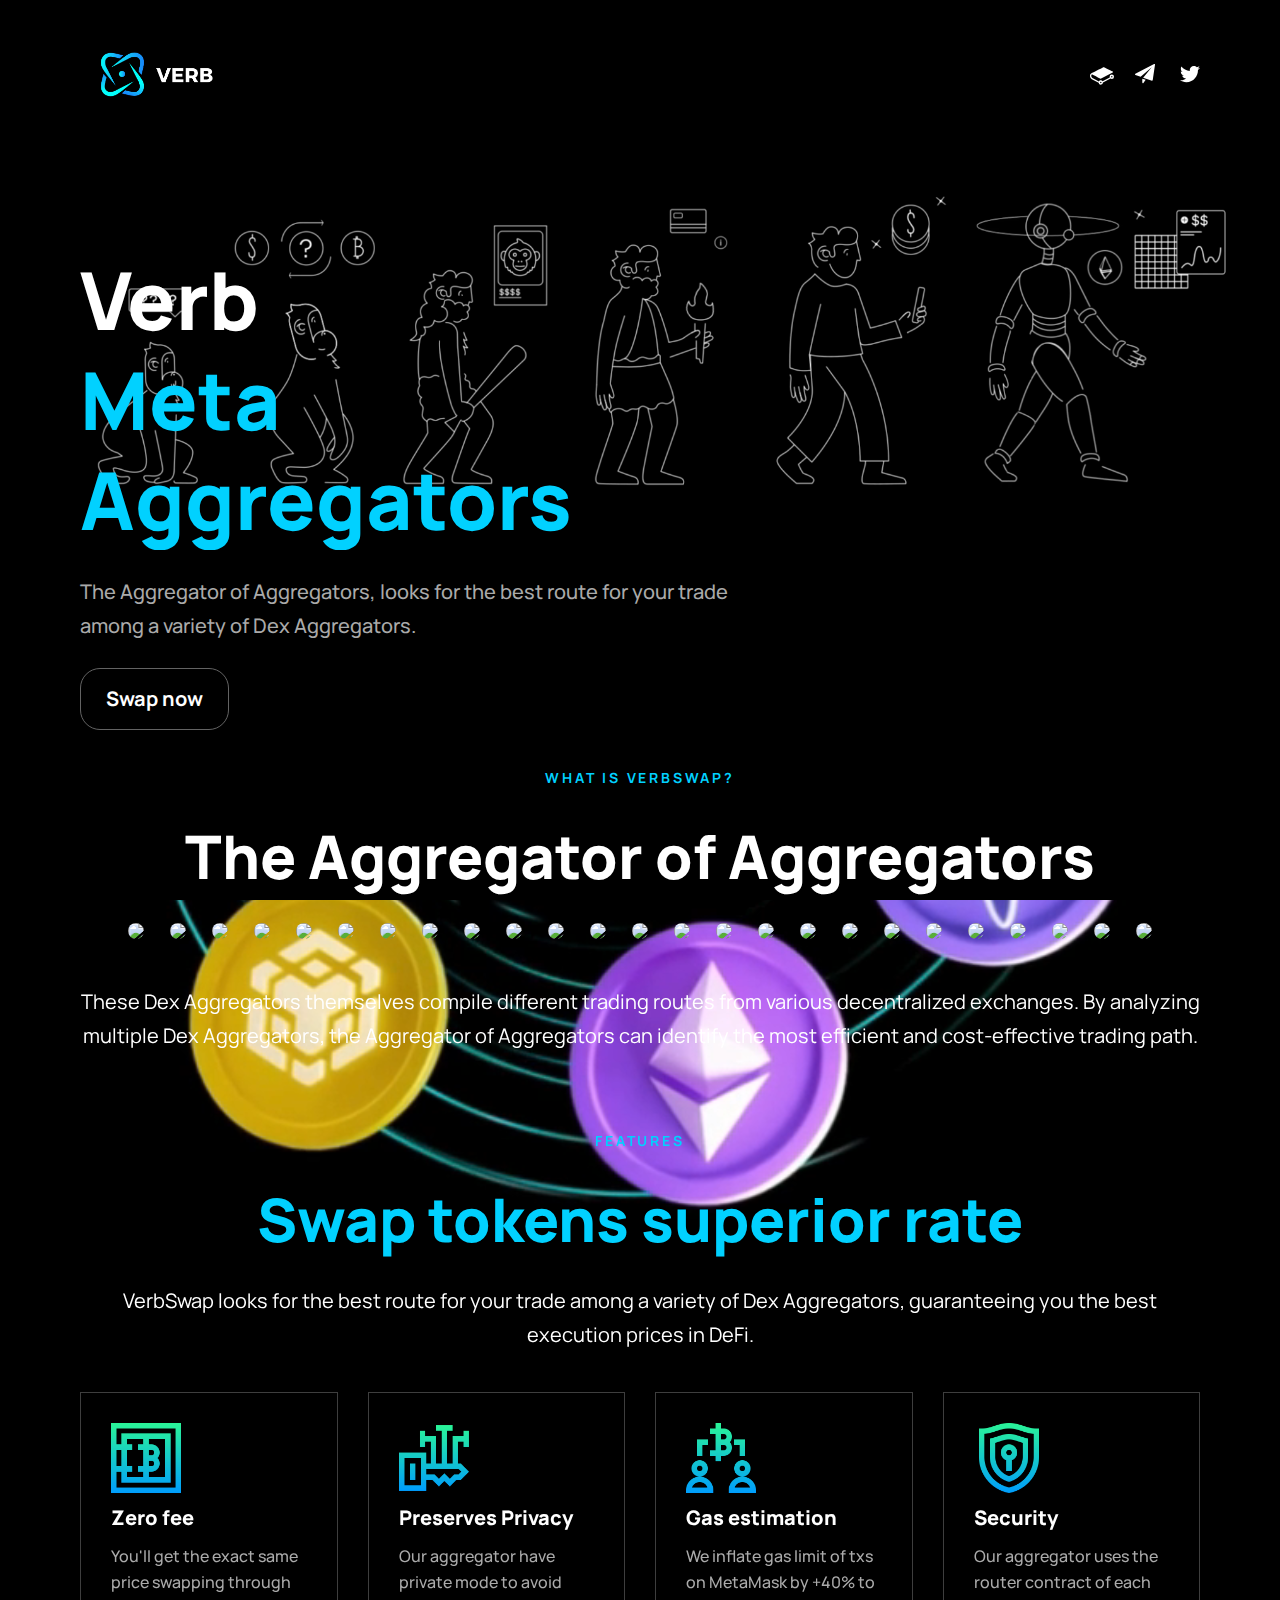
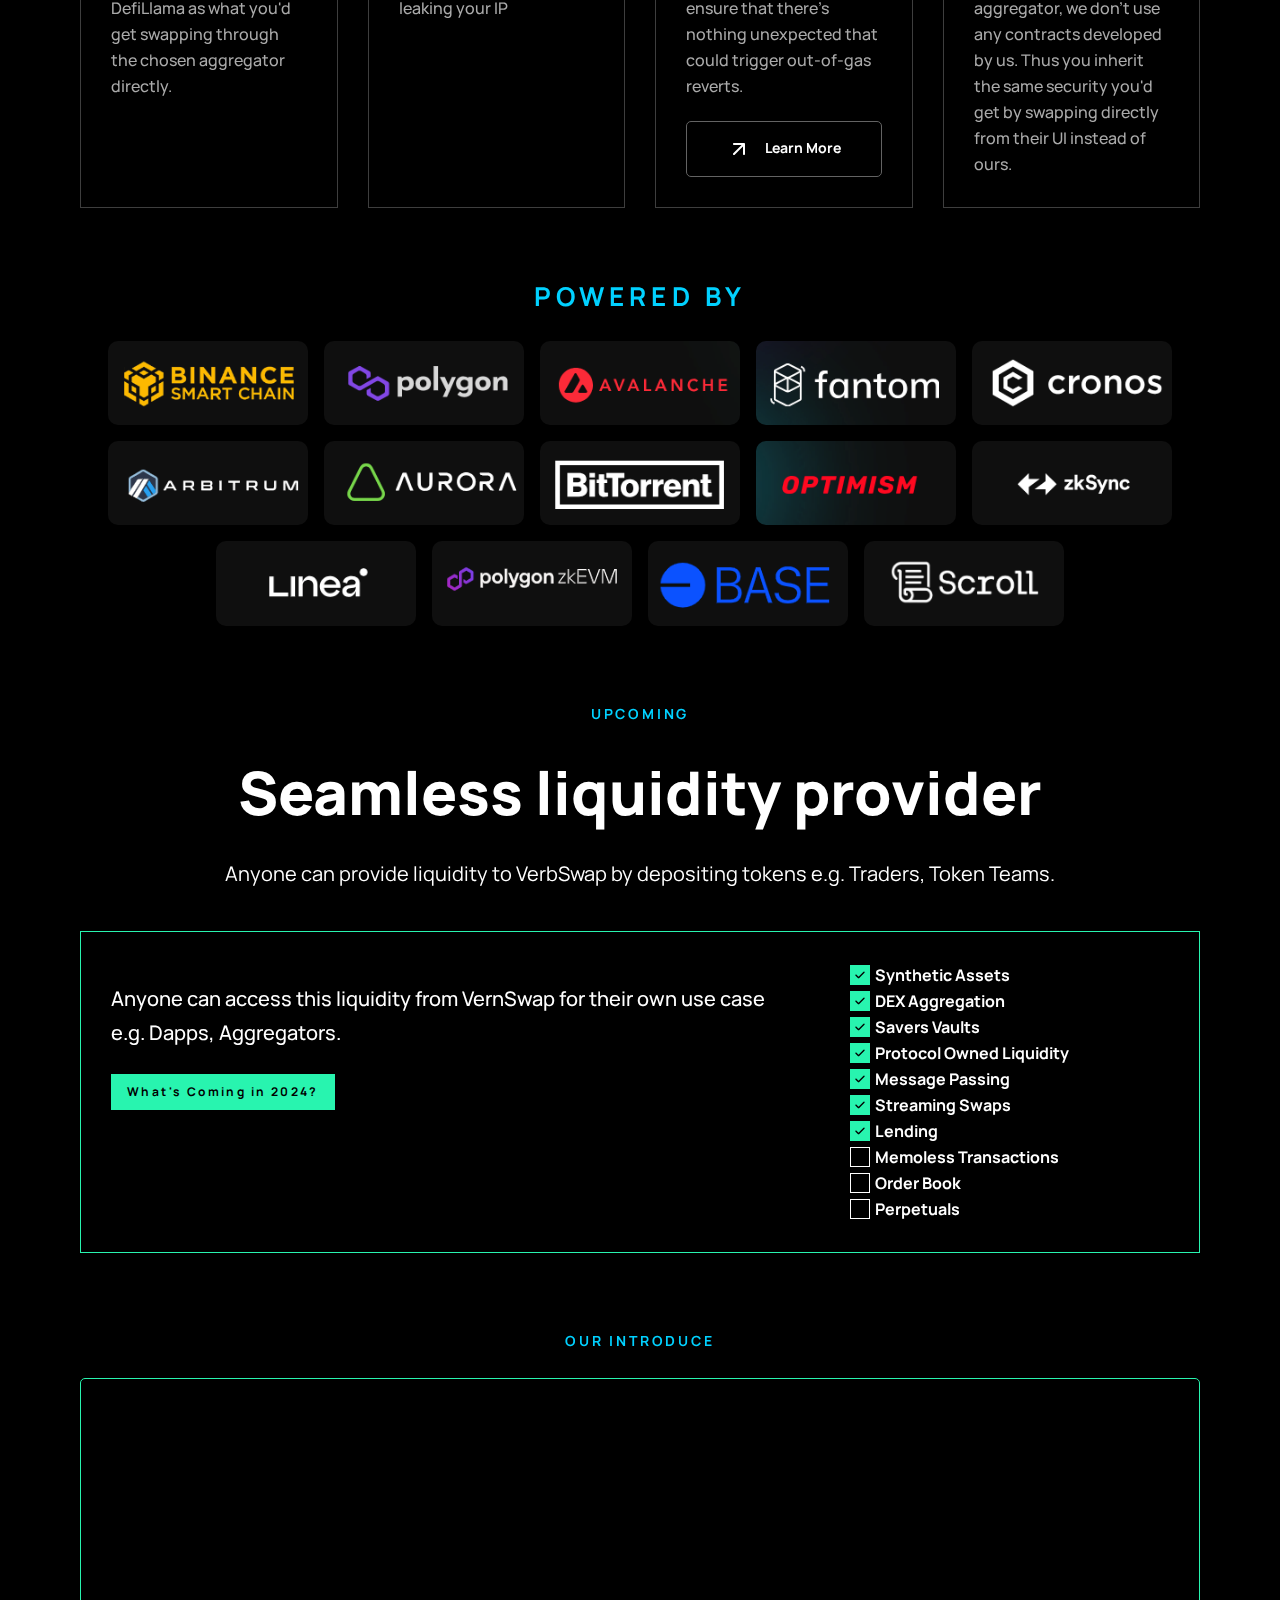
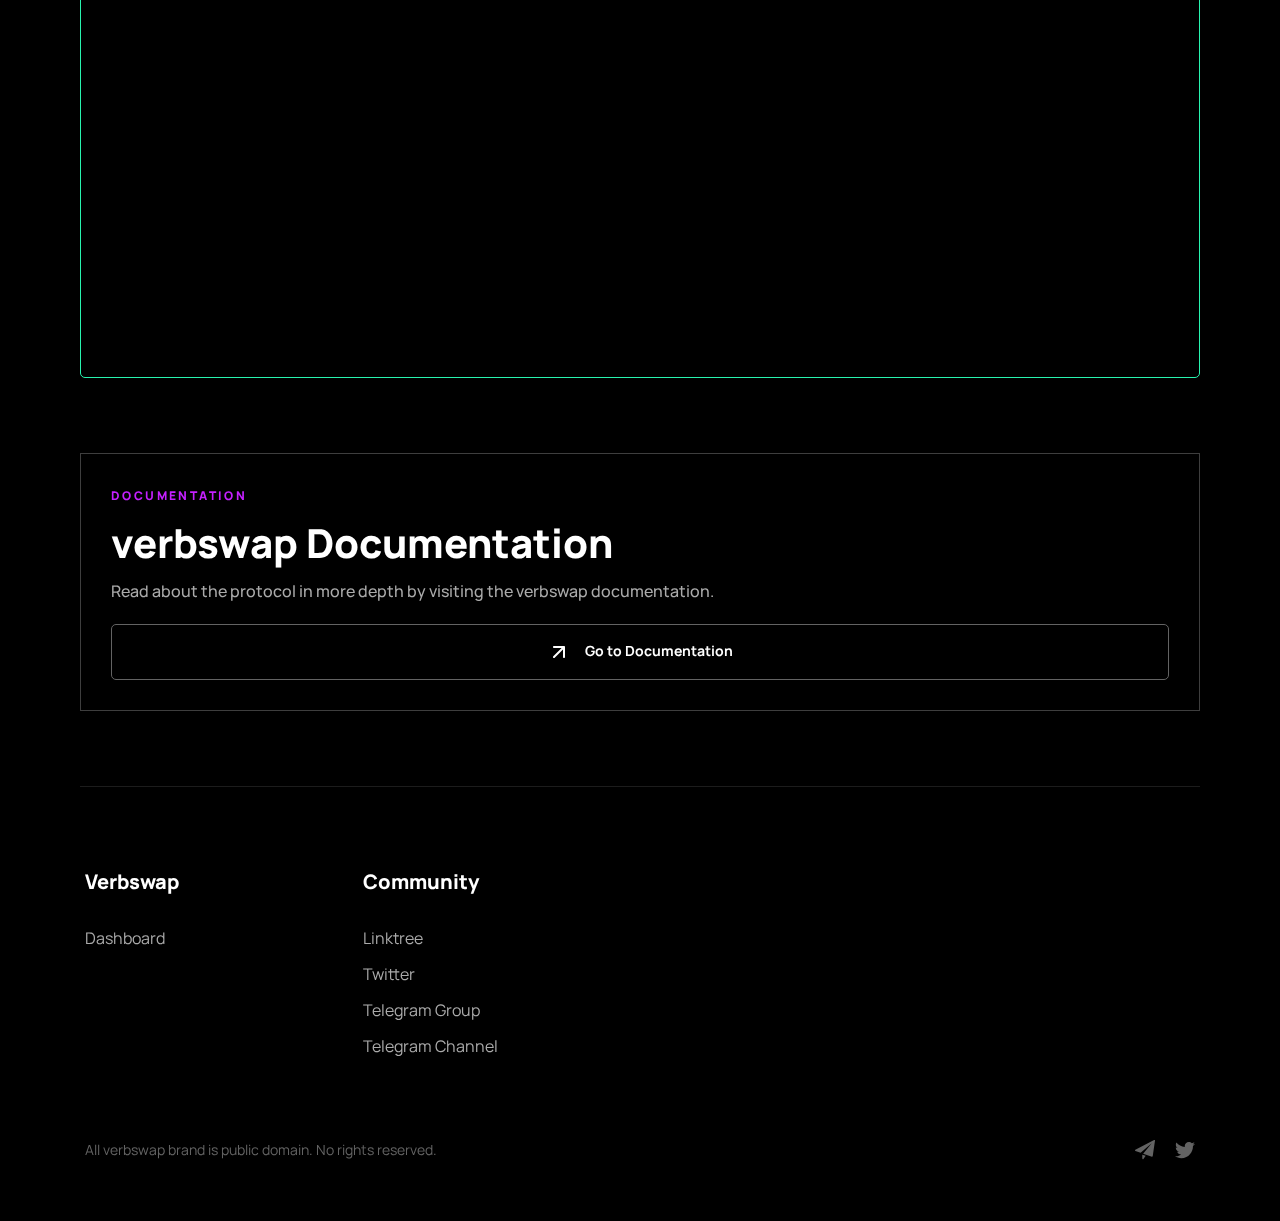
==== landing/index.html @ 5f55a676 "first commit" ====
<!DOCTYPE html>
<html lang="en">
  <head>
    <meta charset="utf-8" />
    <meta name="description" content="verbnetwork.xyz" />
    <link rel="icon" href="favicon.png" />
    <meta name="viewport" content="width=device-width, initial-scale=1" />
    <meta http-equiv="content-security-policy" content="" />
    <!-- Twitter Card data -->
    <meta name="twitter:card" content="summary_large_image" />
    <meta name="twitter:site" content="@crypto_verb" />
    <meta name="twitter:title" content="Layer-1 verbswap" />
    <meta
      name="twitter:description"
      content="Lightning-fast, decentralized, and scalable Layer-1 utilizing the proof-of-burn (PoB) consensus"
    />
    <!-- Twitter summary card with large image must be at least 280x150px -->
    <meta name="twitter:image:src" content="thumb.png" />

    <!-- Open Graph data -->
    <meta property="og:title" content="verbswap" />
    <meta
      property="og:type"
      content="Lightning-fast, decentralized, and scalable Layer-1 utilizing the proof-of-burn (PoB) consensus"
    />
    <meta property="og:image" content="thumb.png" />
    <meta property="og:description" content="Description Here" />
    <meta property="og:site_name" content="Site Name, i.e. Moz" />
    <style>
      /* Add initial styles for the element */
      .fade-in-element {
        opacity: 0;
        transform: translateX(
          -20px
        ); /* Move the element to the left initially */
        transition: opacity 0.8s ease, transform 0.8s ease;
      }
    </style>
    <title>verbswap</title>
    <!-- HEAD_svelte-1oxa0kh_START -->
    <meta
      name="description"
      content="verbswap is lightning-fast, decentralized, and scalable Layer-1 utilizing the proof-of-burn (PoB) consensus"
    />
    <!-- HEAD_svelte-1oxa0kh_END -->
    <link
      rel="stylesheet"
      href="_app/immutable/assets/pages/__layout.svelte-18007a9a.css"
    />
    <link
      rel="stylesheet"
      href="_app/immutable/assets/pages/index.svelte-a3b2dd18.css"
    />
    <link
      rel="stylesheet"
      href="_app/immutable/assets/SectionTitle-b03cf982.css"
    />
    <link rel="stylesheet" href="_app/immutable/assets/LinkCard-99eca243.css" />
    <link rel="modulepreload" href="_app/immutable/start-c2ec07f4.js" />
    <link rel="modulepreload" href="_app/immutable/chunks/index-869bf06f.js" />
    <link rel="modulepreload" href="_app/immutable/chunks/index-d407b359.js" />
    <link
      rel="modulepreload"
      href="_app/immutable/pages/__layout.svelte-434541af.js"
    />
    <link
      rel="modulepreload"
      href="_app/immutable/chunks/queries-e2c53d05.js"
    />
    <link
      rel="modulepreload"
      href="_app/immutable/chunks/constants-126812a0.js"
    />
    <link
      rel="modulepreload"
      href="_app/immutable/chunks/_commonjsHelpers-7d66b65f.js"
    />
    <link
      rel="modulepreload"
      href="_app/immutable/chunks/Twitter-4621074b.js"
    />
    <link rel="modulepreload" href="_app/immutable/chunks/index-e53167be.js" />
    <link rel="modulepreload" href="_app/immutable/chunks/Close-59dce424.js" />
    <link
      rel="modulepreload"
      href="_app/immutable/pages/index.svelte-018ef894.js"
    />
    <link
      rel="modulepreload"
      href="_app/immutable/chunks/SectionTitle-963fd288.js"
    />
    <link
      rel="modulepreload"
      href="_app/immutable/chunks/MetricTitle-d8e19629.js"
    />
    <link
      rel="modulepreload"
      href="_app/immutable/chunks/LinkCard-63ea7d36.js"
    />
    <link
      rel="modulepreload"
      href="_app/immutable/chunks/CardCategory-5dd24cae.js"
    />
    <link
      rel="modulepreload"
      href="_app/immutable/chunks/Updates-1e4f5801.js"
    />
    <link
      rel="modulepreload"
      href="_app/immutable/chunks/Integrated-ed7a0d0b.js"
    />
    <style>
      .background-video {
        position: fixed;
        /* transform: translate(-50%, -50%); */
        top: 0;
        width: 100%;
        height: auto;
        z-index: -1; /* Place the video behind other content */
      }

      .content {
        position: relative;
        z-index: 1; /* Place the content above the video */
        color: #fff;
        text-align: center;
        padding: 20px;
      }
      .overlay {
        position: fixed;
        top: 0;
        left: 0;
        width: 100%;
        height: 100%;
        background: linear-gradient(
          to bottom,
          rgba(0, 0, 0),
          rgba(0, 0, 0, 0.9),
          rgba(0, 0, 0, 0.8)
        ); /* Adjust opacity values as needed */
        z-index: -1; /* Place the overlay behind the video */
      }
      .youtube {
        border-radius: 5px;
        border: 1px solid rgb(40 244 175 / var(--tw-bg-opacity));
        height: 600px;
      }
      @media screen and (max-width: 600px) {
        /* Hide video on screens smaller than 600 pixels wide */
        .youtube {
        height:200px;
      }
        .people {
          display: none;
        }
        .background-video {
          top: 20%;
        }
        .overlay {
          position: fixed;
          top: 0;
          left: 0;
          width: 100%;
          height: 100%;
          background: linear-gradient(
            to bottom,
            rgba(0, 0, 0),
            rgba(0, 0, 0, 0.4)
          ); /* Adjust opacity values as needed */
          z-index: -1; /* Place the overlay behind the video */
        }
      }
      body {
      }
    </style>
  </head>

  <body>
    <video class="background-video" autoplay loop muted>
      <source src="videos/home-hero.mp4" type="video/mp4" />
      Your browser does not support the video tag.
    </video>
    <div class="overlay"></div>

    <main class="container mx-auto min-h-full flex flex-col">
      <div class="hidden xl:block" style="z-index: 10">
        <div
          class="text-white py-[38px] flex items-center justify-between space-x-8"
        >
          <a href="index.html"
            ><img
              width="160px"
              height="34px"
              src="images/logos/full-dark.png"
              alt="logo"
          /></a>

          <div
            class="hidden xl:flex xl:items-center xl:space-x-[40px] text-xsmall lg:text-small font-bold"
          ></div>

          <div class="flex space-x-[25px] items-right text-white">
            <a
              href="https://linktr.ee/verbnetworks"
              target="_blank"
              rel="noopener noreferrer"
              ><svg
                class="w-5 h-5 hover:text-light-blue hover:scale-105 transform transition duration-250"
                width="20"
                height="20"
                viewBox="0 0 20 20"
                fill="none"
                xmlns="http://www.w3.org/2000/svg"
                overflow="visible"
              >
                <path
                  d="M10.802 17.77a.703.703 0 1 1-.002 1.406.703.703 0 0 1 .002-1.406m11.024-4.347a.703.703 0 1 1 .001-1.406.703.703 0 0 1-.001 1.406m0-2.876a2.176 2.176 0 0 0-2.174 2.174c0 .233.039.465.115.691l-7.181 3.823a2.165 2.165 0 0 0-1.784-.937c-.829 0-1.584.475-1.95 1.216l-6.451-3.402c-.682-.358-1.192-1.48-1.138-2.502.028-.533.212-.947.493-1.107.178-.1.392-.092.62.027l.042.023c1.71.9 7.304 3.847 7.54 3.956.363.169.565.237 1.185-.057l11.564-6.014c.17-.064.368-.227.368-.474 0-.342-.354-.477-.355-.477-.658-.315-1.669-.788-2.655-1.25-2.108-.987-4.497-2.105-5.546-2.655-.906-.474-1.635-.074-1.765.006l-.252.125C7.78 6.048 1.46 9.178 1.1 9.397.457 9.789.058 10.57.006 11.539c-.08 1.537.703 3.14 1.824 3.727l6.822 3.518a2.175 2.175 0 0 0 2.15 1.862 2.177 2.177 0 0 0 2.173-2.14l7.514-4.073c.38.298.853.461 1.337.461A2.176 2.176 0 0 0 24 12.72a2.176 2.176 0 0 0-2.174-2.174"
                  fill="currentColor"
                ></path></svg
            ></a>
       
            <a
              href="https://t.me/verbgroup"
              target="_blank"
              rel="noopener noreferrer"
              ><svg
                class="w-5 h-5 hover:text-light-blue hover:scale-105 transform transition duration-250"
                width="20"
                height="20"
                viewBox="0 0 20 20"
                fill="none"
                xmlns="http://www.w3.org/2000/svg"
              >
                <g clip-path="url(#clip0_1131_7837)">
                  <path
                    d="M7.29138 14.6766V18.5416C7.29138 18.8116 7.46471 19.0508 7.72138 19.1358C7.78555 19.1566 7.85138 19.1666 7.91638 19.1666C8.11138 19.1666 8.29971 19.075 8.41971 18.9116L10.6805 15.835L7.29138 14.6766Z"
                    fill="currentColor"
                  ></path>
                  <path
                    d="M19.7375 0.115907C19.5459 -0.0199262 19.2942 -0.0382595 19.0859 0.0709072L0.33587 9.86257C0.114204 9.97841 -0.0166296 10.2151 0.00170373 10.4642C0.0208704 10.7142 0.186704 10.9276 0.422537 11.0084L5.63504 12.7901L16.7359 3.29841L8.14587 13.6476L16.8817 16.6334C16.9467 16.6551 17.015 16.6667 17.0834 16.6667C17.1967 16.6667 17.3092 16.6359 17.4084 16.5759C17.5667 16.4792 17.6742 16.3167 17.7017 16.1342L19.9934 0.717574C20.0275 0.484241 19.9292 0.252574 19.7375 0.115907Z"
                    fill="currentColor"
                  ></path>
                </g>
                <defs>
                  <clipPath id="clip0_1131_7837">
                    <rect width="20" height="20" fill="currentColor"></rect>
                  </clipPath>
                </defs></svg
            ></a>

            <a
              href="https://twitter.com/verb_network"
              target="_blank"
              rel="noopener noreferrer"
              ><svg
                class="w-5 h-5 hover:text-light-blue hover:scale-105 transform transition duration-250"
                width="20"
                height="20"
                viewBox="0 0 20 20"
                fill="none"
                xmlns="http://www.w3.org/2000/svg"
              >
                <g clip-path="url(#clip0_1131_7839)">
                  <path
                    d="M20 3.79875C19.2563 4.125 18.4637 4.34125 17.6375 4.44625C18.4875 3.93875 19.1363 3.14125 19.4412 2.18C18.6488 2.6525 17.7738 2.98625 16.8412 3.1725C16.0887 2.37125 15.0162 1.875 13.8462 1.875C11.5763 1.875 9.74875 3.7175 9.74875 5.97625C9.74875 6.30125 9.77625 6.61375 9.84375 6.91125C6.435 6.745 3.41875 5.11125 1.3925 2.6225C1.03875 3.23625 0.83125 3.93875 0.83125 4.695C0.83125 6.115 1.5625 7.37375 2.6525 8.1025C1.99375 8.09 1.3475 7.89875 0.8 7.5975C0.8 7.61 0.8 7.62625 0.8 7.6425C0.8 9.635 2.22125 11.29 4.085 11.6712C3.75125 11.7625 3.3875 11.8062 3.01 11.8062C2.7475 11.8062 2.4825 11.7913 2.23375 11.7362C2.765 13.36 4.2725 14.5538 6.065 14.5925C4.67 15.6838 2.89875 16.3412 0.98125 16.3412C0.645 16.3412 0.3225 16.3263 0 16.285C1.81625 17.4563 3.96875 18.125 6.29 18.125C13.835 18.125 17.96 11.875 17.96 6.4575C17.96 6.27625 17.9538 6.10125 17.945 5.9275C18.7588 5.35 19.4425 4.62875 20 3.79875Z"
                    fill="currentColor"
                  ></path>
                </g>
                <defs>
                  <clipPath id="clip0_1131_7839">
                    <rect width="20" height="20" fill="currentColor"></rect>
                  </clipPath>
                </defs></svg
            ></a>
          </div>
        </div>
      </div>
      <div class="xl:hidden flex flex-col z-10" style="z-index: 10">
        <div
          class="text-white py-[15px] flex items-center justify-between space-x-8"
        >
          <a href="index.html"
            ><img
              width="140px"
              height="30px"
              src="images/logos/full-dark.png"
              alt="logo"
          /></a>

          <div class="flex space-x-[20px] items-center text-white" style="display: flex;">
              <a
              href="https://linktr.ee/verbnetworks"
              target="_blank"
              rel="noopener noreferrer"
              ><svg
                class="w-5 h-5 hover:text-white hover:scale-105 transform transition duration-250"
                width="20"
                height="20"
                viewBox="0 0 20 20"
                fill="none"
                xmlns="http://www.w3.org/2000/svg"
                overflow="visible"
              >
                <path
                  d="M10.802 17.77a.703.703 0 1 1-.002 1.406.703.703 0 0 1 .002-1.406m11.024-4.347a.703.703 0 1 1 .001-1.406.703.703 0 0 1-.001 1.406m0-2.876a2.176 2.176 0 0 0-2.174 2.174c0 .233.039.465.115.691l-7.181 3.823a2.165 2.165 0 0 0-1.784-.937c-.829 0-1.584.475-1.95 1.216l-6.451-3.402c-.682-.358-1.192-1.48-1.138-2.502.028-.533.212-.947.493-1.107.178-.1.392-.092.62.027l.042.023c1.71.9 7.304 3.847 7.54 3.956.363.169.565.237 1.185-.057l11.564-6.014c.17-.064.368-.227.368-.474 0-.342-.354-.477-.355-.477-.658-.315-1.669-.788-2.655-1.25-2.108-.987-4.497-2.105-5.546-2.655-.906-.474-1.635-.074-1.765.006l-.252.125C7.78 6.048 1.46 9.178 1.1 9.397.457 9.789.058 10.57.006 11.539c-.08 1.537.703 3.14 1.824 3.727l6.822 3.518a2.175 2.175 0 0 0 2.15 1.862 2.177 2.177 0 0 0 2.173-2.14l7.514-4.073c.38.298.853.461 1.337.461A2.176 2.176 0 0 0 24 12.72a2.176 2.176 0 0 0-2.174-2.174"
                  fill="currentColor"
                ></path></svg
            ></a>
            <a
              href="https://t.me/verbgroup"
              target="_blank"
              rel="noopener noreferrer"
              ><svg
                class="w-5 h-5 hover:text-white hover:scale-105 transform transition duration-250"
                width="20"
                height="20"
                viewBox="0 0 20 20"
                fill="none"
                xmlns="http://www.w3.org/2000/svg"
              >
                <g clip-path="url(#clip0_1131_7837)">
                  <path
                    d="M7.29138 14.6766V18.5416C7.29138 18.8116 7.46471 19.0508 7.72138 19.1358C7.78555 19.1566 7.85138 19.1666 7.91638 19.1666C8.11138 19.1666 8.29971 19.075 8.41971 18.9116L10.6805 15.835L7.29138 14.6766Z"
                    fill="currentColor"
                  ></path>
                  <path
                    d="M19.7375 0.115907C19.5459 -0.0199262 19.2942 -0.0382595 19.0859 0.0709072L0.33587 9.86257C0.114204 9.97841 -0.0166296 10.2151 0.00170373 10.4642C0.0208704 10.7142 0.186704 10.9276 0.422537 11.0084L5.63504 12.7901L16.7359 3.29841L8.14587 13.6476L16.8817 16.6334C16.9467 16.6551 17.015 16.6667 17.0834 16.6667C17.1967 16.6667 17.3092 16.6359 17.4084 16.5759C17.5667 16.4792 17.6742 16.3167 17.7017 16.1342L19.9934 0.717574C20.0275 0.484241 19.9292 0.252574 19.7375 0.115907Z"
                    fill="currentColor"
                  ></path>
                </g>
                <defs>
                  <clipPath id="clip0_1131_7837">
                    <rect width="20" height="20" fill="currentColor"></rect>
                  </clipPath>
                </defs></svg
            ></a>
            <a
              href="https://twitter.com/verb_network"
              target="_blank"
              rel="noopener noreferrer"
              ><svg
                class="w-5 h-5 hover:text-white hover:scale-105 transform transition duration-250"
                width="20"
                height="20"
                viewBox="0 0 20 20"
                fill="none"
                xmlns="http://www.w3.org/2000/svg"
              >
                <g clip-path="url(#clip0_1131_7839)">
                  <path
                    d="M20 3.79875C19.2563 4.125 18.4637 4.34125 17.6375 4.44625C18.4875 3.93875 19.1363 3.14125 19.4412 2.18C18.6488 2.6525 17.7738 2.98625 16.8412 3.1725C16.0887 2.37125 15.0162 1.875 13.8462 1.875C11.5763 1.875 9.74875 3.7175 9.74875 5.97625C9.74875 6.30125 9.77625 6.61375 9.84375 6.91125C6.435 6.745 3.41875 5.11125 1.3925 2.6225C1.03875 3.23625 0.83125 3.93875 0.83125 4.695C0.83125 6.115 1.5625 7.37375 2.6525 8.1025C1.99375 8.09 1.3475 7.89875 0.8 7.5975C0.8 7.61 0.8 7.62625 0.8 7.6425C0.8 9.635 2.22125 11.29 4.085 11.6712C3.75125 11.7625 3.3875 11.8062 3.01 11.8062C2.7475 11.8062 2.4825 11.7913 2.23375 11.7362C2.765 13.36 4.2725 14.5538 6.065 14.5925C4.67 15.6838 2.89875 16.3412 0.98125 16.3412C0.645 16.3412 0.3225 16.3263 0 16.285C1.81625 17.4563 3.96875 18.125 6.29 18.125C13.835 18.125 17.96 11.875 17.96 6.4575C17.96 6.27625 17.9538 6.10125 17.945 5.9275C18.7588 5.35 19.4425 4.62875 20 3.79875Z"
                    fill="currentColor"
                  ></path>
                </g>
                <defs>
                  <clipPath id="clip0_1131_7839">
                    <rect width="20" height="20" fill="currentColor"></rect>
                  </clipPath>
                </defs></svg
            ></a>
          </div>
        </div>
      </div>
      <div class="banner svelte-15iwmkd" style="z-index: 10"></div>

      <div class="flex-1">
        <div>
          <div>
            <section class="pb-[35px] lg:pb-[95px]">
              <div
                style="
                  width: 100%;
                  background: black;
                  position: absolute;
                  z-index: 0;
                  top: -100px;
                  margin-top: 120px;
                  left: 0;
                "
              >
                <video
                  poster="videos/people.png"
                  class="people"
                  src="videos/people.mov"
                  style="width: 100%; height: 700px"
                  autoplay
                  loop
                  muted
                  playsinline
                >
                  <track kind="captions" />
                </video>
              </div>
              <div
                style="
                  width: 100%;
                  background: black;
                  position: absolute;
                  z-index: 1;
                  top: 0;
                  margin-top: 120px;
                  left: 0;
                  opacity: 0.8;
                "
              ></div>
              <div class="relative flex mt-[20px] lg:mt-[76px] lg:items-center">
                <div
                  class="absolute lg:hidden w-[280px] h-[280px] sm:w-[510px] sm:h-[510px] left-0 right-0 mx-auto bg-medium-gray"
                >
                  <video
                    poster="videos/home-img.png"
                    src="videos/home-hero.mp4"
                    autoplay
                    loop
                    muted
                    playsinline
                  >
                    <track kind="captions" />
                  </video>
                </div>
                <div
                  class="flex flex-col mt-[250px] sm:mt-[470px] lg:mt-0 space-y-[25px] w-full lg:w-7/12 lg:text-left text-center z-[1]"
                >
                  <h1
                    class="text-m-h1 pt-[25px] sm:text-d-h1 text-text-primary font-extrabold text-light-blue"
                  >
                    Verb
                    <div class="swiper">
                      <div class="swiper-wrapper">
                        <div class="swiper-slide text-light-blue pb-2 lg:pb-0">
                          Meta Aggregators 
                        </div>
                      </div>
                    </div>
                  </h1>

                  <p
                    class="text-normal sm:text-d-lead text-text-secondary font-medium"
                  >
                  The Aggregator of Aggregators, looks for the best route for your trade
                  among a variety of Dex Aggregators. 
                  </p>

                  <div
                    class="flex flex-col sm:flex-row sm:space-x-[20px] space-y-[10px] sm:space-y-0 justify-start sm:justify-center lg:justify-start"
                  >
                    <a href="https://app.verbnetwork.xyz/"
                      ><button
                      style="font-size: 20px; border-radius: 20px; font-weight: 700;"
                        class=" text-light-blue flex py-[15px] light-blue px-[25px] font-extrabold border-[1px] border-text-teriary hover:border-text-primary hover:size-110 text-text-primary space-x-[14px] hover:scale-105 transform transition duration-250 justify-center w-full py-[13px] lg:py-[15px] text-black border-0 svelte-fghqb text-green"
                      >
                        <div>Swap now</div>
                      </button></a
                    >

                    <!-- <a href="https://https://linktr.ee/verbnetworks/"
                      ><button
                        class="flex py-[15px] px-[25px] font-extrabold border-[1px] border-text-teriary hover:border-text-primary hover:size-110 text-text-primary space-x-[14px] hover:scale-105 transform transition duration-250 justify-center w-full py-[13px] lg:py-[15px] svelte-fghqb"
                      >
                        <div>Docs</div>
                      </button></a
                    > -->
                  </div>
                </div>
                <!-- 
                <div
                  class="absolute -right-10 xl:-right-14 w-5/12 xl:w-4/12 aspect-square bg-medium-gray hidden lg:block"
                  style="z-index: 0;"
                >
                  <video
                    poster="images/video-posters/home-hero-poster.jpg"
                    src="videos/home-hero.mp4"
                    autoplay
                    loop
                    muted
                    playsinline
                  >
                    <track kind="captions" />
                  </video>
                </div> -->
              </div>
            </section>
         
            <section class="pb-[35px] lg:pb-[75px]">
              <h1
                class="uppercase font-bold text-title-medium lg:text-title-big tracking-[.2em] text text-center text-light-blue"
              >
                What is verbswap?
              </h1>
              <h1
                class="font-extrabold text-m-h2 lg:text-d-h2 text-center mt-[10px] md:mt-[30px]"
              >
                 The Aggregator of Aggregators
              </h1>
              <div style=" gap: 26px; width: 100%;  display: inline-flex;
              flex-direction: row; justify-content:center; margin-top: 2rem;
              flex-wrap: wrap;">
                <img style="border-radius: 50%" src='https://icons.llamao.fi/icons/chains/rsz_ethereum?w=48&h=48'/>
                <img style="border-radius: 50%" src='https://icons.llamao.fi/icons/chains/rsz_arbitrum?w=48&h=48'/>
                <img style="border-radius: 50%" src='https://icons.llamao.fi/icons/chains/rsz_polygon?w=48&h=48'/>
                <img style="border-radius: 50%" src='https://icons.llamao.fi/icons/chains/rsz_binance?w=48&h=48'/>
                <img style="border-radius: 50%" src='https://icons.llamao.fi/icons/chains/rsz_optimism?w=48&h=48'/>
                <img style="border-radius: 50%" src='https://icons.llamao.fi/icons/chains/rsz_base?w=48&h=48'/>
                <img style="border-radius: 50%" src='https://icons.llamao.fi/icons/chains/rsz_avalanche?w=48&h=48'/>
                <img style="border-radius: 50%" src='https://icons.llamao.fi/icons/chains/rsz_fantom?w=48&h=48'/>
                <img style="border-radius: 50%" src='https://icons.llamao.fi/icons/chains/rsz_zksync era?w=48&h=48'/>
                <img style="border-radius: 50%" src='https://icons.llamao.fi/icons/chains/rsz_polygon zkevm?w=48&h=48'/>
                <img style="border-radius: 50%" src='https://icons.llamao.fi/icons/chains/rsz_linea?w=48&h=48'/>
                <img style="border-radius: 50%" src='https://icons.llamao.fi/icons/chains/rsz_gnosis?w=48&h=48'/>
                <img style="border-radius: 50%" src='https://icons.llamao.fi/icons/chains/rsz_aurora?w=48&h=48'/>
                <img style="border-radius: 50%" src='https://icons.llamao.fi/icons/chains/rsz_cronos?w=48&h=48'/>
                <img style="border-radius: 50%" src='https://icons.llamao.fi/icons/chains/rsz_celo?w=48&h=48'/>
                <img style="border-radius: 50%" src='https://icons.llamao.fi/icons/chains/rsz_moonriver?w=48&h=48'/>
                <img style="border-radius: 50%" src='https://icons.llamao.fi/icons/chains/rsz_heco?w=48&h=48'/>
                <img style="border-radius: 50%" src='https://icons.llamao.fi/icons/chains/rsz_boba?w=48&h=48'/>
                <img style="border-radius: 50%" src='https://icons.llamao.fi/icons/chains/rsz_oktchain?w=48&h=48'/>
                <img style="border-radius: 50%" src='https://icons.llamao.fi/icons/chains/rsz_bittorrent?w=48&h=48'/>
                <img style="border-radius: 50%" src='https://icons.llamao.fi/icons/chains/rsz_moonbeam?w=48&h=48'/>
                <img style="border-radius: 50%" src='https://icons.llamao.fi/icons/chains/rsz_fuse?w=48&h=48'/>
                <img style="border-radius: 50%" src='https://icons.llamao.fi/icons/chains/rsz_kava?w=48&h=48'/>
                <img style="border-radius: 50%" src='https://icons.llamao.fi/icons/chains/rsz_metis?w=48&h=48'/>
                <img style="border-radius: 50%" src='https://icons.llamao.fi/icons/chains/rsz_velas?w=48&h=48'/>
            </div>
              <div
                class="flex items-center flex-col lg:flex-row xl:flex-row justify-center gap-4 mt-[30px] md:mt-[40px]"
              >
                <div class="flex-1 text-center lg:text-left space-y-[20px]">
                  <div class="text-center lg:text-left space-y-[20px]">
                    <p class="font text-small lg:text-d-lead text-center text-text-primary">
                      These Dex Aggregators themselves compile different trading routes from various decentralized exchanges. By analyzing multiple Dex Aggregators, the Aggregator of Aggregators can identify the most efficient and cost-effective trading path. 
                      <!-- <span class="font-bold">Verb</span> represents an
                      innovative blockchain project or technology designed to
                      function as a Layer-1 network. The term
                      <span class="chain svelte-1k6amxb" style="color: #f2a900"
                        >Layer-1 </span
                      ><span>, </span>indicates that it is the primary
                      blockchain layer where core consensus and transaction
                      validation occur. Here are key features associated with
                      <span class="font-bold">Verb</span>. -->
                    </p>
                  </div>
                </div>
              </div>
            </section>
      
            <section class="pb-[35px] lg:pb-[75px]">
              <h1
                class="uppercase font-bold text-title-medium lg:text-title-big tracking-[.2em] text-light-blue text-center"
              >
                FEATURES
              </h1>
              <h1
                class="font-extrabold text-light-blue text-m-h2 lg:text-d-h2 text-center mt-[10px] md:mt-[30px]"
              >
                Swap tokens superior rate
              </h1>
              <h3
                class="font-normal text-small lg:text-d-lead text-text-primary text-center mt-[10px] md:mt-[30px]"
              >
              VerbSwap looks for the best route for your trade
                  among a variety of Dex Aggregators, guaranteeing you
                  the best execution prices in DeFi.
              </h3>

              <div
                class="grid grid-cols-1 md:grid-cols-2 lg:grid-cols-2 xl:grid-cols-4 gap-[15px] md:gap-[30px] text-white mt-[30px] md:mt-[40px]"
              >
                <div
                  class="flex flex-col overflow-hidden border-[1px] border-gray p-[25px] lg:p-[30px]"
                >
                  <img
                    width="70px"
                    height="70px"
                    src="images/icons/safe-box.png"
                    alt="connect"
                  />
                  <h1
                    class="font-extrabold mt-1 lg:mt-[10px] text-m-h4 md:text-d-h4"
                  >
                    Zero fee
                  </h1>
                  <div
                    class="flex-1 font-medium text-small text-text-secondary mt-[10px]"
                  >
                    You'll get the exact same price swapping through DefiLlama as what you'd get swapping through the chosen aggregator directly.
                  </div>
                </div>
                <div
                  class="flex flex-col overflow-hidden border-[1px] border-gray p-[25px] lg:p-[30px]"
                >
                  <img
                    width="70px"
                    height="70px"
                    src="images/icons/key.png"
                    alt="tree"
                  />
                  <h1
                    class="font-extrabold mt-1 lg:mt-[10px] text-m-h4 md:text-d-h4"
                  >
                  Preserves Privacy
                  </h1>
                  <div
                    class="flex-1 font-medium text-small text-text-secondary mt-[10px]"
                  >
                  Our aggregator have private mode to avoid leaking your IP
                  </div>
                </div>
                <div
                  class="flex flex-col overflow-hidden border-[1px] border-gray p-[25px] lg:p-[30px]"
                >
                  <img
                    width="70px"
                    height="70px"
                    src="images/icons/bitcoin.png"
                    alt="shield"
                  />
                  <h1
                    class="font-extrabold mt-1 lg:mt-[10px] text-m-h4 md:text-d-h4"
                  >
                    Gas estimation
                  </h1>
                  <div
                    class="flex-1 font-medium text-small text-text-secondary mt-[10px]"
                  >
                  We inflate gas limit of txs on MetaMask by +40% to ensure that there's nothing unexpected that could trigger out-of-gas reverts.
                  </div>
                  <a
                    href="https://https://linktr.ee/verbnetworks/"
                    target="_blank"
                    rel="noopener noreferrer"
                    ><button
                      class="flex py-[15px] px-[25px] font-extrabold border-[1px] border-text-teriary hover:border-text-primary hover:size-110 text-text-primary space-x-[14px] hover:scale-105 transform transition duration-250 text-text-primary w-[100%] mt-5 justify-center svelte-fghqb"
                    >
                      <svg
                        width="24"
                        height="24"
                        viewBox="0 0 24 24"
                        fill="none"
                        xmlns="http://www.w3.org/2000/svg"
                      >
                        <path
                          d="M17.92 6.62C17.8185 6.37565 17.6243 6.18147 17.38 6.08C17.2598 6.02876 17.1307 6.00158 17 6H7C6.73478 6 6.48043 6.10536 6.29289 6.29289C6.10536 6.48043 6 6.73478 6 7C6 7.26522 6.10536 7.51957 6.29289 7.70711C6.48043 7.89464 6.73478 8 7 8H14.59L6.29 16.29C6.19627 16.383 6.12188 16.4936 6.07111 16.6154C6.02034 16.7373 5.9942 16.868 5.9942 17C5.9942 17.132 6.02034 17.2627 6.07111 17.3846C6.12188 17.5064 6.19627 17.617 6.29 17.71C6.38296 17.8037 6.49356 17.8781 6.61542 17.9289C6.73728 17.9797 6.86799 18.0058 7 18.0058C7.13201 18.0058 7.26272 17.9797 7.38458 17.9289C7.50644 17.8781 7.61704 17.8037 7.71 17.71L16 9.41V17C16 17.2652 16.1054 17.5196 16.2929 17.7071C16.4804 17.8946 16.7348 18 17 18C17.2652 18 17.5196 17.8946 17.7071 17.7071C17.8946 17.5196 18 17.2652 18 17V7C17.9984 6.86932 17.9712 6.74022 17.92 6.62Z"
                          fill="currentColor"
                        ></path>
                      </svg>

                      <div><p class="font-bold text-xsmall">Learn More</p></div>
                    </button></a
                  >
                </div>
                <div
                  class="flex flex-col overflow-hidden border-[1px] border-gray p-[25px] lg:p-[30px]"
                >
                  <img
                    width="70px"
                    height="70px"
                    src="images/icons/shield.png"
                    alt="coin"
                  />
                  <h1
                  class="font-extrabold mt-1 lg:mt-[10px] text-m-h4 md:text-d-h4"
                >
                  Security
                </h1>
                <div
                  class="flex-1 font-medium text-small text-text-secondary mt-[10px]"
                >
                Our aggregator uses the router contract of each aggregator, we don't use any contracts developed by us. Thus you inherit the same security you'd get by swapping directly from their UI instead of ours.
                </div>
                </div>
              </div>
            </section>

            <section class="pb-[35px] lg:pb-[75px]">
              <h1
              style="font-size: 26px;"
                class="uppercase font-bold text-title-medium lg:text-title-big tracking-[.2em] text-light-blue text-center"
              >
              Powered by
            </h1>
            <div style=" gap: 16px; width: 100%;  display: inline-flex;
            flex-direction: row; justify-content:center; margin-top: 2rem;
            flex-wrap: wrap;">
              <img style="width: 200px; border-radius: 10px" src='assets/power/1.png'/>
              <img style="width: 200px; border-radius: 10px" src='assets/power/2.png'/>
              <img style="width: 200px; border-radius: 10px" src='assets/power/3.png'/>
              <img style="width: 200px; border-radius: 10px" src='assets/power/4.png'/>
              <img style="width: 200px; border-radius: 10px" src='assets/power/5.png'/>
              <img style="width: 200px; border-radius: 10px" src='assets/power/6.png'/>
              <img style="width: 200px; border-radius: 10px" src='assets/power/7.png'/>
              <img style="width: 200px; border-radius: 10px" src='assets/power/8.png'/>
              <img style="width: 200px; border-radius: 10px" src='assets/power/9.png'/>
              <img style="width: 200px; border-radius: 10px" src='assets/power/10.png'/>
              <img style="width: 200px; border-radius: 10px" src='assets/power/11.png'/>
              <img style="width: 200px; border-radius: 10px" src='assets/power/12.png'/>
              <img style="width: 200px; border-radius: 10px" src='assets/power/13.png'/>
              <img style="width: 200px; border-radius: 10px" src='assets/power/14.png'/>
   
          
          </div>
              <!-- <div
                class="grid grid-cols-2 rgbgrid-cols-3 2xl:grid-cols-6 items-center mt-6 px-6 sm:px-3 py-3 gap-4"
              >
                <div
                  class="flex-1 content-center px-4 md:px-12 xl:px-16 2xl:px-5 py-2 md:py-3 hover:scale-110 transform transition duration-500"
                >
                  <a href="https://injective.com/"
                    ><img src="images/integrated/injective.jpeg"
                  /></a>
                </div>

                <div
                  class="flex-1 content-center px-4 md:px-12 xl:px-16 2xl:px-5 py-2 md:py-3 hover:scale-110 transform transition duration-500"
                >
                  <a href="https://trustwallet.com/"
                    ><img src="images/integrated/trust.png"
                  /></a>
                </div>
                <div
                  class="flex-1 content-center px-4 md:px-12 xl:px-16 2xl:px-5 py-2 md:py-3 hover:scale-110 transform transition duration-500"
                >
                  <a href="https://shapeshift.com/"
                    ><img
                      class="object-bottom"
                      src="images/integrated/shapeshift.png"
                  /></a>
                </div>

                <div
                  class="flex-1 content-center px-4 md:px-12 xl:px-16 2xl:px-5 py-2 md:py-3 hover:scale-110 transform transition duration-500"
                >
                  <a href="https://xdefi.io/"
                    ><img src="images/integrated/xdefi.png"
                  /></a>
                </div>

                <div
                  class="flex-1 content-center px-4 md:px-12 xl:px-16 2xl:px-5 py-2 md:py-3 hover:scale-110 transform transition duration-500"
                >
                  <a href="https://www.dexview.com/"
                    ><img src="images/integrated/dexview.jpeg"
                  /></a>
                </div>
                <div
                  class="flex-1 content-center px-4 md:px-12 xl:px-16 2xl:px-5 py-2 md:py-3 hover:scale-110 transform transition duration-500"
                >
                  <a href="https://www.pinksale.finance"
                    ><img src="images/integrated/pinksale.webp"
                  /></a>
                </div>
              </div> -->
            </section>
            
            <section class="pb-[35px] lg:pb-[75px]">
              <h1
                class="uppercase font-bold text-title-medium lg:text-title-big tracking-[.2em] text-light-blue text-center"
              >
                UPCOMING
              </h1>
              <h1
                class="font-extrabold text-m-h2 lg:text-d-h2 text-text-primary text-center mt-[10px] md:mt-[30px]"
              >
                Seamless liquidity provider
              </h1>
              <h3
                class="font-normal text-small lg:text-d-lead text-text-primary text-center mt-[10px] md:mt-[30px]"
              >
                 Anyone can provide liquidity to VerbSwap by depositing tokens e.g. Traders, Token Teams.
              </h3>

              <div
                class="grid grid-cols-1 lg:grid-cols-3 gap-[50px] border-[1px] border-green px-[30px] py-[30px] mt-[30px] md:mt-[40px]"
              >
                <div class="col-span-2">
                  <p
                    class="font-medium text-normal lg:text-d-lead text-text-primary mt-[20px]"
                  >
                    Anyone can access this liquidity from VernSwap for their own use case e.g. Dapps, Aggregators.
                  </p>
                  <br />
                  <div class="flex">
                    <a href="https://https://linktr.ee/verbnetworks/whitepaper/roadmap" target="_blank" rel="noopener noreferrer"
                      ><h2
                        class="font-bold text-title-medium tracking-[.2em] text-black bg-green py-[6px] px-4 hover:scale-110 transform transition duration-500"
                      >
                        What&#39;s Coming in 2024?
                      </h2></a
                    >
                  </div>
                </div>
                <div class="space-y-[10px]">
                  <a
                    href="https://https://linktr.ee/verbnetworks"
                    target="_blank"
                    rel="noopener noreferrer"
                    ><div class="flex items-center text-black">
                      <svg
                        class="w-[20px] h-[20px] bg-green py-[2px] px-[2px]"
                        width="24"
                        height="24"
                        viewBox="0 0 24 24"
                        fill="none"
                        xmlns="http://www.w3.org/2000/svg"
                      >
                        <path
                          d="M18.71 7.21001C18.617 7.11628 18.5064 7.04189 18.3846 6.99112C18.2627 6.94035 18.132 6.91422 18 6.91422C17.868 6.91422 17.7373 6.94035 17.6154 6.99112C17.4936 7.04189 17.383 7.11628 17.29 7.21001L9.84001 14.67L6.71001 11.53C6.61349 11.4368 6.49955 11.3635 6.37469 11.3143C6.24984 11.2651 6.11651 11.2409 5.98233 11.2432C5.84815 11.2456 5.71574 11.2743 5.59266 11.3278C5.46959 11.3813 5.35825 11.4585 5.26501 11.555C5.17177 11.6515 5.09846 11.7655 5.04925 11.8903C5.00005 12.0152 4.97592 12.1485 4.97824 12.2827C4.98056 12.4169 5.00929 12.5493 5.06278 12.6724C5.11628 12.7954 5.19349 12.9068 5.29001 13L9.13001 16.84C9.22297 16.9337 9.33358 17.0081 9.45543 17.0589C9.57729 17.1097 9.708 17.1358 9.84001 17.1358C9.97202 17.1358 10.1027 17.1097 10.2246 17.0589C10.3464 17.0081 10.457 16.9337 10.55 16.84L18.71 8.68001C18.8115 8.58637 18.8925 8.47272 18.9479 8.34622C19.0033 8.21972 19.0319 8.08312 19.0319 7.94501C19.0319 7.80691 19.0033 7.67031 18.9479 7.54381C18.8925 7.41731 18.8115 7.30366 18.71 7.21001Z"
                          fill="currentColor"
                        ></path>
                      </svg>

                      <p class="font-bold text-small text-white ml-[5px]">
                        Synthetic Assets
                      </p>
                    </div></a
                  >
                  <a
                    href="https://dev.verbnetwork.xyz/verbswap-dev/aggregators/aggregator-overview"
                    target="_blank"
                    rel="noopener noreferrer"
                    ><div class="flex items-center text-black">
                      <svg
                        class="w-[20px] h-[20px] bg-green py-[2px] px-[2px]"
                        width="24"
                        height="24"
                        viewBox="0 0 24 24"
                        fill="none"
                        xmlns="http://www.w3.org/2000/svg"
                      >
                        <path
                          d="M18.71 7.21001C18.617 7.11628 18.5064 7.04189 18.3846 6.99112C18.2627 6.94035 18.132 6.91422 18 6.91422C17.868 6.91422 17.7373 6.94035 17.6154 6.99112C17.4936 7.04189 17.383 7.11628 17.29 7.21001L9.84001 14.67L6.71001 11.53C6.61349 11.4368 6.49955 11.3635 6.37469 11.3143C6.24984 11.2651 6.11651 11.2409 5.98233 11.2432C5.84815 11.2456 5.71574 11.2743 5.59266 11.3278C5.46959 11.3813 5.35825 11.4585 5.26501 11.555C5.17177 11.6515 5.09846 11.7655 5.04925 11.8903C5.00005 12.0152 4.97592 12.1485 4.97824 12.2827C4.98056 12.4169 5.00929 12.5493 5.06278 12.6724C5.11628 12.7954 5.19349 12.9068 5.29001 13L9.13001 16.84C9.22297 16.9337 9.33358 17.0081 9.45543 17.0589C9.57729 17.1097 9.708 17.1358 9.84001 17.1358C9.97202 17.1358 10.1027 17.1097 10.2246 17.0589C10.3464 17.0081 10.457 16.9337 10.55 16.84L18.71 8.68001C18.8115 8.58637 18.8925 8.47272 18.9479 8.34622C19.0033 8.21972 19.0319 8.08312 19.0319 7.94501C19.0319 7.80691 19.0033 7.67031 18.9479 7.54381C18.8925 7.41731 18.8115 7.30366 18.71 7.21001Z"
                          fill="currentColor"
                        ></path>
                      </svg>

                      <p class="font-bold text-small text-white ml-[5px]">
                        DEX Aggregation
                      </p>
                    </div></a
                  >
                  <a
                    href="https://https://linktr.ee/verbnetworks/verb-finance/incentivised-liquidity"
                    target="_blank"
                    rel="noopener noreferrer"
                    ><div class="flex items-center text-black">
                      <svg
                        class="w-[20px] h-[20px] bg-green py-[2px] px-[2px]"
                        width="24"
                        height="24"
                        viewBox="0 0 24 24"
                        fill="none"
                        xmlns="http://www.w3.org/2000/svg"
                      >
                        <path
                          d="M18.71 7.21001C18.617 7.11628 18.5064 7.04189 18.3846 6.99112C18.2627 6.94035 18.132 6.91422 18 6.91422C17.868 6.91422 17.7373 6.94035 17.6154 6.99112C17.4936 7.04189 17.383 7.11628 17.29 7.21001L9.84001 14.67L6.71001 11.53C6.61349 11.4368 6.49955 11.3635 6.37469 11.3143C6.24984 11.2651 6.11651 11.2409 5.98233 11.2432C5.84815 11.2456 5.71574 11.2743 5.59266 11.3278C5.46959 11.3813 5.35825 11.4585 5.26501 11.555C5.17177 11.6515 5.09846 11.7655 5.04925 11.8903C5.00005 12.0152 4.97592 12.1485 4.97824 12.2827C4.98056 12.4169 5.00929 12.5493 5.06278 12.6724C5.11628 12.7954 5.19349 12.9068 5.29001 13L9.13001 16.84C9.22297 16.9337 9.33358 17.0081 9.45543 17.0589C9.57729 17.1097 9.708 17.1358 9.84001 17.1358C9.97202 17.1358 10.1027 17.1097 10.2246 17.0589C10.3464 17.0081 10.457 16.9337 10.55 16.84L18.71 8.68001C18.8115 8.58637 18.8925 8.47272 18.9479 8.34622C19.0033 8.21972 19.0319 8.08312 19.0319 7.94501C19.0319 7.80691 19.0033 7.67031 18.9479 7.54381C18.8925 7.41731 18.8115 7.30366 18.71 7.21001Z"
                          fill="currentColor"
                        ></path>
                      </svg>

                      <p class="font-bold text-small text-white ml-[5px]">
                        Savers Vaults
                      </p>
                    </div></a
                  >
                  <a
                    href="https://https://linktr.ee/verbnetworks/verbswap-finance/synthetic-asset-model#protocol-owned-liquidity-pol"
                    target="_blank"
                    rel="noopener noreferrer"
                    ><div class="flex items-center text-black">
                      <svg
                        class="w-[20px] h-[20px] bg-green py-[2px] px-[2px]"
                        width="24"
                        height="24"
                        viewBox="0 0 24 24"
                        fill="none"
                        xmlns="http://www.w3.org/2000/svg"
                      >
                        <path
                          d="M18.71 7.21001C18.617 7.11628 18.5064 7.04189 18.3846 6.99112C18.2627 6.94035 18.132 6.91422 18 6.91422C17.868 6.91422 17.7373 6.94035 17.6154 6.99112C17.4936 7.04189 17.383 7.11628 17.29 7.21001L9.84001 14.67L6.71001 11.53C6.61349 11.4368 6.49955 11.3635 6.37469 11.3143C6.24984 11.2651 6.11651 11.2409 5.98233 11.2432C5.84815 11.2456 5.71574 11.2743 5.59266 11.3278C5.46959 11.3813 5.35825 11.4585 5.26501 11.555C5.17177 11.6515 5.09846 11.7655 5.04925 11.8903C5.00005 12.0152 4.97592 12.1485 4.97824 12.2827C4.98056 12.4169 5.00929 12.5493 5.06278 12.6724C5.11628 12.7954 5.19349 12.9068 5.29001 13L9.13001 16.84C9.22297 16.9337 9.33358 17.0081 9.45543 17.0589C9.57729 17.1097 9.708 17.1358 9.84001 17.1358C9.97202 17.1358 10.1027 17.1097 10.2246 17.0589C10.3464 17.0081 10.457 16.9337 10.55 16.84L18.71 8.68001C18.8115 8.58637 18.8925 8.47272 18.9479 8.34622C19.0033 8.21972 19.0319 8.08312 19.0319 7.94501C19.0319 7.80691 19.0033 7.67031 18.9479 7.54381C18.8925 7.41731 18.8115 7.30366 18.71 7.21001Z"
                          fill="currentColor"
                        ></path>
                      </svg>

                      <p class="font-bold text-small text-white ml-[5px]">
                        Protocol Owned Liquidity
                      </p>
                    </div></a
                  >
                  <a
                    href="https://gitlab.com/verbswap/VERBnode/-/issues/1511"
                    target="_blank"
                    rel="noopener noreferrer"
                    ><div class="flex items-center text-black">
                      <svg
                        class="w-[20px] h-[20px] bg-green py-[2px] px-[2px]"
                        width="24"
                        height="24"
                        viewBox="0 0 24 24"
                        fill="none"
                        xmlns="http://www.w3.org/2000/svg"
                      >
                        <path
                          d="M18.71 7.21001C18.617 7.11628 18.5064 7.04189 18.3846 6.99112C18.2627 6.94035 18.132 6.91422 18 6.91422C17.868 6.91422 17.7373 6.94035 17.6154 6.99112C17.4936 7.04189 17.383 7.11628 17.29 7.21001L9.84001 14.67L6.71001 11.53C6.61349 11.4368 6.49955 11.3635 6.37469 11.3143C6.24984 11.2651 6.11651 11.2409 5.98233 11.2432C5.84815 11.2456 5.71574 11.2743 5.59266 11.3278C5.46959 11.3813 5.35825 11.4585 5.26501 11.555C5.17177 11.6515 5.09846 11.7655 5.04925 11.8903C5.00005 12.0152 4.97592 12.1485 4.97824 12.2827C4.98056 12.4169 5.00929 12.5493 5.06278 12.6724C5.11628 12.7954 5.19349 12.9068 5.29001 13L9.13001 16.84C9.22297 16.9337 9.33358 17.0081 9.45543 17.0589C9.57729 17.1097 9.708 17.1358 9.84001 17.1358C9.97202 17.1358 10.1027 17.1097 10.2246 17.0589C10.3464 17.0081 10.457 16.9337 10.55 16.84L18.71 8.68001C18.8115 8.58637 18.8925 8.47272 18.9479 8.34622C19.0033 8.21972 19.0319 8.08312 19.0319 7.94501C19.0319 7.80691 19.0033 7.67031 18.9479 7.54381C18.8925 7.41731 18.8115 7.30366 18.71 7.21001Z"
                          fill="currentColor"
                        ></path>
                      </svg>

                      <p class="font-bold text-small text-white ml-[5px]">
                        Message Passing
                      </p>
                    </div></a
                  >
                  <a
                    href="https://https://linktr.ee/verbnetworks/verbswap-finance/continuous-liquidity-pools#streaming-swaps-and-swap-optimisation"
                    target="_blank"
                    rel="noopener noreferrer"
                    ><div class="flex items-center text-black">
                      <svg
                        class="w-[20px] h-[20px] bg-green py-[2px] px-[2px]"
                        width="24"
                        height="24"
                        viewBox="0 0 24 24"
                        fill="none"
                        xmlns="http://www.w3.org/2000/svg"
                      >
                        <path
                          d="M18.71 7.21001C18.617 7.11628 18.5064 7.04189 18.3846 6.99112C18.2627 6.94035 18.132 6.91422 18 6.91422C17.868 6.91422 17.7373 6.94035 17.6154 6.99112C17.4936 7.04189 17.383 7.11628 17.29 7.21001L9.84001 14.67L6.71001 11.53C6.61349 11.4368 6.49955 11.3635 6.37469 11.3143C6.24984 11.2651 6.11651 11.2409 5.98233 11.2432C5.84815 11.2456 5.71574 11.2743 5.59266 11.3278C5.46959 11.3813 5.35825 11.4585 5.26501 11.555C5.17177 11.6515 5.09846 11.7655 5.04925 11.8903C5.00005 12.0152 4.97592 12.1485 4.97824 12.2827C4.98056 12.4169 5.00929 12.5493 5.06278 12.6724C5.11628 12.7954 5.19349 12.9068 5.29001 13L9.13001 16.84C9.22297 16.9337 9.33358 17.0081 9.45543 17.0589C9.57729 17.1097 9.708 17.1358 9.84001 17.1358C9.97202 17.1358 10.1027 17.1097 10.2246 17.0589C10.3464 17.0081 10.457 16.9337 10.55 16.84L18.71 8.68001C18.8115 8.58637 18.8925 8.47272 18.9479 8.34622C19.0033 8.21972 19.0319 8.08312 19.0319 7.94501C19.0319 7.80691 19.0033 7.67031 18.9479 7.54381C18.8925 7.41731 18.8115 7.30366 18.71 7.21001Z"
                          fill="currentColor"
                        ></path>
                      </svg>

                      <p class="font-bold text-small text-white ml-[5px]">
                        Streaming Swaps
                      </p>
                    </div></a
                  >
                  <a
                    href="https://https://linktr.ee/verbnetworks/verbswap-finance/lending"
                    target="_blank"
                    rel="noopener noreferrer"
                    ><div class="flex items-center text-black">
                      <svg
                        class="w-[20px] h-[20px] bg-green py-[2px] px-[2px]"
                        width="24"
                        height="24"
                        viewBox="0 0 24 24"
                        fill="none"
                        xmlns="http://www.w3.org/2000/svg"
                      >
                        <path
                          d="M18.71 7.21001C18.617 7.11628 18.5064 7.04189 18.3846 6.99112C18.2627 6.94035 18.132 6.91422 18 6.91422C17.868 6.91422 17.7373 6.94035 17.6154 6.99112C17.4936 7.04189 17.383 7.11628 17.29 7.21001L9.84001 14.67L6.71001 11.53C6.61349 11.4368 6.49955 11.3635 6.37469 11.3143C6.24984 11.2651 6.11651 11.2409 5.98233 11.2432C5.84815 11.2456 5.71574 11.2743 5.59266 11.3278C5.46959 11.3813 5.35825 11.4585 5.26501 11.555C5.17177 11.6515 5.09846 11.7655 5.04925 11.8903C5.00005 12.0152 4.97592 12.1485 4.97824 12.2827C4.98056 12.4169 5.00929 12.5493 5.06278 12.6724C5.11628 12.7954 5.19349 12.9068 5.29001 13L9.13001 16.84C9.22297 16.9337 9.33358 17.0081 9.45543 17.0589C9.57729 17.1097 9.708 17.1358 9.84001 17.1358C9.97202 17.1358 10.1027 17.1097 10.2246 17.0589C10.3464 17.0081 10.457 16.9337 10.55 16.84L18.71 8.68001C18.8115 8.58637 18.8925 8.47272 18.9479 8.34622C19.0033 8.21972 19.0319 8.08312 19.0319 7.94501C19.0319 7.80691 19.0033 7.67031 18.9479 7.54381C18.8925 7.41731 18.8115 7.30366 18.71 7.21001Z"
                          fill="currentColor"
                        ></path>
                      </svg>

                      <p class="font-bold text-small text-white ml-[5px]">
                        Lending
                      </p>
                    </div></a
                  >
                  <a
                    href="https://gitlab.com/verbswap/VERBnode/-/issues/1569"
                    target="_blank"
                    rel="noopener noreferrer"
                    ><div class="flex items-center text-black">
                      <div
                        class="h-[20px] w-[20px] border-[1px] border-white"
                      ></div>

                      <p class="font-bold text-small text-white ml-[5px]">
                        Memoless Transactions
                      </p>
                    </div></a
                  >
                  <a
                    href="https://gitlab.com/verbswap/VERBnode/-/issues/1364"
                    target="_blank"
                    rel="noopener noreferrer"
                    ><div class="flex items-center text-black">
                      <div
                        class="h-[20px] w-[20px] border-[1px] border-white"
                      ></div>

                      <p class="font-bold text-small text-white ml-[5px]">
                        Order Book
                      </p>
                    </div></a
                  >
                  <a
                    href="https://gitlab.com/verbswap/VERBnode/-/issues/1456"
                    target="_blank"
                    rel="noopener noreferrer"
                    ><div class="flex items-center text-black">
                      <div
                        class="h-[20px] w-[20px] border-[1px] border-white"
                      ></div>

                      <p class="font-bold text-small text-white ml-[5px]">
                        Perpetuals
                      </p>
                    </div></a
                  >
                </div>
              </div>
            </section>
            <section class="pb-[35px] lg:pb-[75px]">
              <h1
              class="uppercase font-bold text-title-medium lg:text-title-big tracking-[.2em] text-light-blue text-center"
            >
              OUR INTRODUCE
            </h1>
            <br/>
              <iframe width="100%" class="youtube" src="https://www.youtube.com/embed/gN-c8_1UXTg">
              </iframe>
            </section>
            <section class="pb-[35px] lg:pb-[75px]">
              <div class="grid grid-cols-1 gap-[15px] md:gap-[30px] text-white">
             

                <div class="sa flex svelte-1baxaqp">
                  <div
                    class="flex flex-col overflow-hidden border-[1px] border-gray p-[25px] lg:p-[30px] w-full"
                  >
                    <h1
                      class="uppercase font-extrabold text-title-small md:text-title-medium tracking-[0.2em] text-purple"
                    >
                      Documentation
                    </h1>

                    <h1
                      class="font-extrabold mt-1 lg:mt-[10px] text-m-h4 md:text-d-h3"
                    >
                      verbswap Documentation
                    </h1>

                    <div
                      class="flex-1 font-medium text-small text-text-secondary mt-[10px]"
                    >
                      Read about the protocol in more depth by visiting the
                      verbswap documentation.
                    </div>

                    <a
                      href="https://linktr.ee/verbnetworks"
                      target="_blank"
                      rel="noopener noreferrer"
                      ><button
                        class="flex py-[15px] px-[25px] font-extrabold border-[1px] border-text-teriary hover:border-text-primary hover:size-110 text-text-primary space-x-[14px] hover:scale-105 transform transition duration-250 text-text-primary w-[100%] mt-5 justify-center svelte-fghqb"
                      >
                        <svg
                          width="24"
                          height="24"
                          viewBox="0 0 24 24"
                          fill="none"
                          xmlns="http://www.w3.org/2000/svg"
                        >
                          <path
                            d="M17.92 6.62C17.8185 6.37565 17.6243 6.18147 17.38 6.08C17.2598 6.02876 17.1307 6.00158 17 6H7C6.73478 6 6.48043 6.10536 6.29289 6.29289C6.10536 6.48043 6 6.73478 6 7C6 7.26522 6.10536 7.51957 6.29289 7.70711C6.48043 7.89464 6.73478 8 7 8H14.59L6.29 16.29C6.19627 16.383 6.12188 16.4936 6.07111 16.6154C6.02034 16.7373 5.9942 16.868 5.9942 17C5.9942 17.132 6.02034 17.2627 6.07111 17.3846C6.12188 17.5064 6.19627 17.617 6.29 17.71C6.38296 17.8037 6.49356 17.8781 6.61542 17.9289C6.73728 17.9797 6.86799 18.0058 7 18.0058C7.13201 18.0058 7.26272 17.9797 7.38458 17.9289C7.50644 17.8781 7.61704 17.8037 7.71 17.71L16 9.41V17C16 17.2652 16.1054 17.5196 16.2929 17.7071C16.4804 17.8946 16.7348 18 17 18C17.2652 18 17.5196 17.8946 17.7071 17.7071C17.8946 17.5196 18 17.2652 18 17V7C17.9984 6.86932 17.9712 6.74022 17.92 6.62Z"
                            fill="currentColor"
                          ></path>
                        </svg>

                        <div>
                          <p class="font-bold text-xsmall">
                            Go to Documentation
                          </p>
                        </div>
                      </button></a
                    >
                  </div>
                </div>
              </div>
            </section>
          </div>
        </div>

        <div
          class="pt-[36px] lg:pt-[80px] pb-[40px] lg:pb-[60px] sm:p-[5px] space-y-[25px] lg:space-y-[80px] border-t-[1px] border-medium-gray"
        >
          <div class="flex flex-wrap gap-y-[25px] lg:gap-y-[50px]">
            <div class="flex flex-col w-1/2 sm:w-1/4 md:w-1/4 lg:1/4">
              <p
                class="text-small lg:text-d-h4 text-text-primary font-extrabold"
              >
                Verbswap
              </p>

              <div
                class="flex flex-col space-y-[10px] mt-[15px] lg:mt-[28px] text-xxsmall sm:text-xsmall md:text-small text-text-secondary"
              >
                <!-- <a
                  href="https://https://linktr.ee/verbnetworks/"
                  target="_blank"
                  rel="noopener noreferrer"
                  class="hover:text-white hover:scale-105 transform transition duration-250"
                  >Documentation
                </a>
                <a
                  href="https://https://linktr.ee/verbnetworks/whitepaper/layer-1-tech"
                  target="_blank"
                  rel="noopener noreferrer"
                  class="hover:text-white hover:scale-105 transform transition duration-250"
                  >Whitepapers
                </a> -->
                <a
                  href="https://app.verbnetwork.xyz/"
                  target="_blank"
                  rel="noopener noreferrer"
                  class="hover:text-white hover:scale-105 transform transition duration-250"
                  >Dashboard
                </a>
                <!-- <a
                  href="https://github.com/coinsult-solidity/solidity/blob/main/Coinsult_verbswap_%200x8...21a%20Audit%20SAFU.png"
                  target="_blank"
                  rel="noopener noreferrer"
                  class="hover:text-white hover:scale-105 transform transition duration-250"
                  >Audits
                </a>
                <a
                  href="https://https://linktr.ee/verbnetworks/verb-finance/incentivised-liquidity"
                  target="_blank"
                  rel="noopener noreferrer"
                  class="hover:text-white hover:scale-105 transform transition duration-250"
                  >Medium</a
                > -->
              </div>
            </div>

            <!-- <div class="flex flex-col w-1/2 sm:w-1/4 md:w-1/4 lg:1/4">
              <p
                class="text-small lg:text-d-h4 text-text-primary font-extrabold"
              >
                Develop
              </p>

              <div
                class="flex flex-col space-y-[10px] mt-[15px] lg:mt-[28px] text-xxsmall sm:text-xsmall md:text-small md:text-small text-text-secondary"
              >
                <a
                  href="https://dev.verbnetwork.xyz/"
                  target="_blank"
                  rel="noopener noreferrer"
                  class="hover:text-white hover:scale-105 transform transition duration-250"
                  >Documentation
                </a>
              </div>
            </div> -->

            <div class="flex flex-col w-1/2 sm:w-1/4 md:w-1/4 lg:1/4">
              <p
                class="text-small lg:text-d-h4 text-text-primary font-extrabold"
              >
                Community
              </p>

              <div
                class="flex flex-col space-y-[10px] mt-[15px] lg:mt-[28px] text-xxsmall sm:text-xsmall md:text-small text-text-secondary"
              >
                <a
                  href="https://linktr.ee/verbnetworks"
                  target="_blank"
                  rel="noopener noreferrer"
                  class="hover:text-white hover:scale-105 transform transition duration-250"
                  >Linktree</a
                >
                <a
                  href="https://twitter.com/verb_network"
                  target="_blank"
                  rel="noopener noreferrer"
                  class="hover:text-white hover:scale-105 transform transition duration-250"
                  >Twitter</a
                >
                <a
                href="https://t.me/verbgroup"
                target="_blank"
                rel="noopener noreferrer"
                class="hover:text-white hover:scale-105 transform transition duration-250"
                >Telegram Group</a
              >
              <a
              href="https://t.me/verbchannel"
              target="_blank"
              rel="noopener noreferrer"
              class="hover:text-white hover:scale-105 transform transition duration-250"
              >Telegram Channel</a
            >
              </div>
            </div>
          </div>

          <div
            class="flex flex-wrap gap-y-[25px] justify-between text-text-teriary"
          >
            <p class="text-xsmall">
              All verbswap brand is public domain. No rights reserved.
            </p>

            <div
              class="flex items-center space-x-[20px] order-first sm:order-1"
            >
              <!-- <a
                href="https://https://linktr.ee/verbnetworks/"
                target="_blank"
                rel="noopener noreferrer"
                ><svg
                  class="w-5 h-5 hover:text-white hover:scale-105 transform transition duration-250"
                  width="20"
                  height="20"
                  viewBox="0 0 20 20"
                  fill="none"
                  xmlns="http://www.w3.org/2000/svg"
                  overflow="visible"
                >
                  <path
                    d="M10.802 17.77a.703.703 0 1 1-.002 1.406.703.703 0 0 1 .002-1.406m11.024-4.347a.703.703 0 1 1 .001-1.406.703.703 0 0 1-.001 1.406m0-2.876a2.176 2.176 0 0 0-2.174 2.174c0 .233.039.465.115.691l-7.181 3.823a2.165 2.165 0 0 0-1.784-.937c-.829 0-1.584.475-1.95 1.216l-6.451-3.402c-.682-.358-1.192-1.48-1.138-2.502.028-.533.212-.947.493-1.107.178-.1.392-.092.62.027l.042.023c1.71.9 7.304 3.847 7.54 3.956.363.169.565.237 1.185-.057l11.564-6.014c.17-.064.368-.227.368-.474 0-.342-.354-.477-.355-.477-.658-.315-1.669-.788-2.655-1.25-2.108-.987-4.497-2.105-5.546-2.655-.906-.474-1.635-.074-1.765.006l-.252.125C7.78 6.048 1.46 9.178 1.1 9.397.457 9.789.058 10.57.006 11.539c-.08 1.537.703 3.14 1.824 3.727l6.822 3.518a2.175 2.175 0 0 0 2.15 1.862 2.177 2.177 0 0 0 2.173-2.14l7.514-4.073c.38.298.853.461 1.337.461A2.176 2.176 0 0 0 24 12.72a2.176 2.176 0 0 0-2.174-2.174"
                    fill="currentColor"
                  ></path></svg
              ></a> -->
              <a
                href="https://t.me/verbgroup"
                target="_blank"
                rel="noopener noreferrer"
                ><svg
                  class="w-5 h-5 hover:text-white hover:scale-105 transform transition duration-250"
                  width="20"
                  height="20"
                  viewBox="0 0 20 20"
                  fill="none"
                  xmlns="http://www.w3.org/2000/svg"
                >
                  <g clip-path="url(#clip0_1131_7837)">
                    <path
                      d="M7.29138 14.6766V18.5416C7.29138 18.8116 7.46471 19.0508 7.72138 19.1358C7.78555 19.1566 7.85138 19.1666 7.91638 19.1666C8.11138 19.1666 8.29971 19.075 8.41971 18.9116L10.6805 15.835L7.29138 14.6766Z"
                      fill="currentColor"
                    ></path>
                    <path
                      d="M19.7375 0.115907C19.5459 -0.0199262 19.2942 -0.0382595 19.0859 0.0709072L0.33587 9.86257C0.114204 9.97841 -0.0166296 10.2151 0.00170373 10.4642C0.0208704 10.7142 0.186704 10.9276 0.422537 11.0084L5.63504 12.7901L16.7359 3.29841L8.14587 13.6476L16.8817 16.6334C16.9467 16.6551 17.015 16.6667 17.0834 16.6667C17.1967 16.6667 17.3092 16.6359 17.4084 16.5759C17.5667 16.4792 17.6742 16.3167 17.7017 16.1342L19.9934 0.717574C20.0275 0.484241 19.9292 0.252574 19.7375 0.115907Z"
                      fill="currentColor"
                    ></path>
                  </g>
                  <defs>
                    <clipPath id="clip0_1131_7837">
                      <rect width="20" height="20" fill="currentColor"></rect>
                    </clipPath>
                  </defs></svg
              ></a>
              <a
                href="https://twitter.com/verb_network"
                target="_blank"
                rel="noopener noreferrer"
                ><svg
                  class="w-5 h-5 hover:text-white hover:scale-105 transform transition duration-250"
                  width="20"
                  height="20"
                  viewBox="0 0 20 20"
                  fill="none"
                  xmlns="http://www.w3.org/2000/svg"
                >
                  <g clip-path="url(#clip0_1131_7839)">
                    <path
                      d="M20 3.79875C19.2563 4.125 18.4637 4.34125 17.6375 4.44625C18.4875 3.93875 19.1363 3.14125 19.4412 2.18C18.6488 2.6525 17.7738 2.98625 16.8412 3.1725C16.0887 2.37125 15.0162 1.875 13.8462 1.875C11.5763 1.875 9.74875 3.7175 9.74875 5.97625C9.74875 6.30125 9.77625 6.61375 9.84375 6.91125C6.435 6.745 3.41875 5.11125 1.3925 2.6225C1.03875 3.23625 0.83125 3.93875 0.83125 4.695C0.83125 6.115 1.5625 7.37375 2.6525 8.1025C1.99375 8.09 1.3475 7.89875 0.8 7.5975C0.8 7.61 0.8 7.62625 0.8 7.6425C0.8 9.635 2.22125 11.29 4.085 11.6712C3.75125 11.7625 3.3875 11.8062 3.01 11.8062C2.7475 11.8062 2.4825 11.7913 2.23375 11.7362C2.765 13.36 4.2725 14.5538 6.065 14.5925C4.67 15.6838 2.89875 16.3412 0.98125 16.3412C0.645 16.3412 0.3225 16.3263 0 16.285C1.81625 17.4563 3.96875 18.125 6.29 18.125C13.835 18.125 17.96 11.875 17.96 6.4575C17.96 6.27625 17.9538 6.10125 17.945 5.9275C18.7588 5.35 19.4425 4.62875 20 3.79875Z"
                      fill="currentColor"
                    ></path>
                  </g>
                  <defs>
                    <clipPath id="clip0_1131_7839">
                      <rect width="20" height="20" fill="currentColor"></rect>
                    </clipPath>
                  </defs></svg
              ></a>
            </div>
          </div>
        </div>
      </div>
    </main>

    <script></script>

    <script type="module" data-sveltekit-hydrate="1htzmy">
      import { start } from "/_app/immutable/start-c2ec07f4.js";
      start({
        target: document.querySelector('[data-sveltekit-hydrate="1htzmy"]')
          .parentNode,
        paths: { base: "", assets: "" },
        session: {},
        route: true,
        spa: false,
        trailing_slash: "never",
        hydrate: {
          status: 200,
          error: null,
          nodes: [0, 4],
          params: {},
          routeId: "",
        },
      });
    </script>
  </body>
  <script>
    // Get the video element
    const video = document.querySelector(".people");

    // Set the playback speed (e.g., 2x faster)
    video.playbackRate = 4.0;

    const videos = document.querySelector(".background-video");

    // Set the playback speed (e.g., 2x faster)
    videos.playbackRate = 3.0;
  </script>

  <!-- Mirrored from verbnetwork.xyz/ by HTTrack Website Copier/3.x [XR&CO'2014], Sat, 23 Dec 2023 15:56:36 GMT -->
</html>
---- landing/_app/immutable/assets/pages/__layout.svelte-18007a9a.css ----
.banner.svelte-15iwmkd{position:static;width:100%;background-color:#2cbe8c;color:#000;text-align:center;padding:0;font-size:14px;z-index:1000}@font-face{font-family:Manrope;font-style:normal;font-display:swap;font-weight:200;src:url(../manrope-latin-200-normal-1ca7a397.woff2) format("woff2"),url(../manrope-latin-200-normal-84e34214.woff) format("woff")}@font-face{font-family:Manrope;font-style:normal;font-display:swap;font-weight:300;src:url(../manrope-latin-300-normal-eb5ac892.woff2) format("woff2"),url(../manrope-latin-300-normal-4ba28eec.woff) format("woff")}@font-face{font-family:Manrope;font-style:normal;font-display:swap;font-weight:400;src:url(../manrope-latin-400-normal-1b9a8496.woff2) format("woff2"),url(../manrope-latin-400-normal-565c94f7.woff) format("woff")}@font-face{font-family:Manrope;font-style:normal;font-display:swap;font-weight:500;src:url(../manrope-latin-500-normal-42ffaac4.woff2) format("woff2"),url(../manrope-latin-500-normal-d9051023.woff) format("woff")}@font-face{font-family:Manrope;font-style:normal;font-display:swap;font-weight:600;src:url(../manrope-latin-600-normal-78e1eb6b.woff2) format("woff2"),url(../manrope-latin-600-normal-1cddb986.woff) format("woff")}@font-face{font-family:Manrope;font-style:normal;font-display:swap;font-weight:700;src:url(../manrope-latin-700-normal-e96d223b.woff2) format("woff2"),url(../manrope-latin-700-normal-7f408247.woff) format("woff")}@font-face{font-family:Manrope;font-style:normal;font-display:swap;font-weight:800;src:url(../manrope-latin-800-normal-fcfdc1a0.woff2) format("woff2"),url(../manrope-latin-800-normal-4cfec16c.woff) format("woff")}*,:before,:after{box-sizing:border-box;border-width:0;border-style:solid;border-color:currentColor}:before,:after{--tw-content: ""}html{line-height:1.5;-webkit-text-size-adjust:100%;-moz-tab-size:4;-o-tab-size:4;tab-size:4;font-family:Manrope,system-ui,-apple-system,BlinkMacSystemFont,Segoe UI,Roboto,Helvetica Neue,Arial,Noto Sans,sans-serif,"Apple Color Emoji","Segoe UI Emoji",Segoe UI Symbol,"Noto Color Emoji"}body{margin:0;line-height:inherit}hr{height:0;color:inherit;border-top-width:1px}abbr:where([title]){-webkit-text-decoration:underline dotted;text-decoration:underline dotted}h1,h2,h3,h4,h5,h6{font-size:inherit;font-weight:inherit}a{color:inherit;text-decoration:inherit}b,strong{font-weight:bolder}code,kbd,samp,pre{font-family:ui-monospace,SFMono-Regular,Menlo,Monaco,Consolas,Liberation Mono,Courier New,monospace;font-size:1em}small{font-size:80%}sub,sup{font-size:75%;line-height:0;position:relative;vertical-align:baseline}sub{bottom:-.25em}sup{top:-.5em}table{text-indent:0;border-color:inherit;border-collapse:collapse}button,input,optgroup,select,textarea{font-family:inherit;font-size:100%;line-height:inherit;color:inherit;margin:0;padding:0}button,select{text-transform:none}button,[type=button],[type=reset],[type=submit]{-webkit-appearance:button;background-color:transparent;background-image:none}:-moz-focusring{outline:auto}:-moz-ui-invalid{box-shadow:none}progress{vertical-align:baseline}::-webkit-inner-spin-button,::-webkit-outer-spin-button{height:auto}[type=search]{-webkit-appearance:textfield;outline-offset:-2px}::-webkit-search-decoration{-webkit-appearance:none}::-webkit-file-upload-button{-webkit-appearance:button;font:inherit}summary{display:list-item}blockquote,dl,dd,h1,h2,h3,h4,h5,h6,hr,figure,p,pre{margin:0}fieldset{margin:0;padding:0}legend{padding:0}ol,ul,menu{list-style:none;margin:0;padding:0}textarea{resize:vertical}input::-moz-placeholder,textarea::-moz-placeholder{opacity:1;color:#9ca3af}input:-ms-input-placeholder,textarea:-ms-input-placeholder{opacity:1;color:#9ca3af}input::placeholder,textarea::placeholder{opacity:1;color:#9ca3af}button,[role=button]{cursor:pointer}:disabled{cursor:default}img,svg,video,canvas,audio,iframe,embed,object{display:block;vertical-align:middle}img,video{max-width:100%;height:auto}[hidden]{display:none}*,:before,:after{--tw-translate-x: 0;--tw-translate-y: 0;--tw-rotate: 0;--tw-skew-x: 0;--tw-skew-y: 0;--tw-scale-x: 1;--tw-scale-y: 1;--tw-pan-x: ;--tw-pan-y: ;--tw-pinch-zoom: ;--tw-scroll-snap-strictness: proximity;--tw-ordinal: ;--tw-slashed-zero: ;--tw-numeric-figure: ;--tw-numeric-spacing: ;--tw-numeric-fraction: ;--tw-ring-inset: ;--tw-ring-offset-width: 0px;--tw-ring-offset-color: #fff;--tw-ring-color: rgb(59 130 246 / .5);--tw-ring-offset-shadow: 0 0 #0000;--tw-ring-shadow: 0 0 #0000;--tw-shadow: 0 0 #0000;--tw-shadow-colored: 0 0 #0000;--tw-blur: ;--tw-brightness: ;--tw-contrast: ;--tw-grayscale: ;--tw-hue-rotate: ;--tw-invert: ;--tw-saturate: ;--tw-sepia: ;--tw-drop-shadow: ;--tw-backdrop-blur: ;--tw-backdrop-brightness: ;--tw-backdrop-contrast: ;--tw-backdrop-grayscale: ;--tw-backdrop-hue-rotate: ;--tw-backdrop-invert: ;--tw-backdrop-opacity: ;--tw-backdrop-saturate: ;--tw-backdrop-sepia: }.container{width:100%;padding-right:20px;padding-left:20px}@media (min-width: 640px){.container{max-width:640px;padding-right:2rem;padding-left:2rem}}@media (min-width: 768px){.container{max-width:768px}}@media (min-width: 1024px){.container{max-width:1024px;padding-right:4rem;padding-left:4rem}}@media (min-width: 1280px){.container{max-width:1280px;padding-right:5rem;padding-left:5rem}}@media (min-width: 1536px){.container{max-width:1536px;padding-right:6rem;padding-left:6rem}}.pointer-events-none{pointer-events:none}.pointer-events-auto{pointer-events:auto}.visible{visibility:visible}.invisible{visibility:hidden}.absolute{position:absolute}.relative{position:relative}.inset-y-0{top:0px;bottom:0px}.left-0{left:0px}.right-0{right:0px}.right-2{right:.5rem}.top-2{top:.5rem}.top-0{top:0px}.-right-10{right:-2.5rem}.z-10{z-index:10}.z-50{z-index:50}.z-\[1\]{z-index:1}.order-first{order:-9999}.col-span-12{grid-column:span 12 / span 12}.col-span-2{grid-column:span 2 / span 2}.col-span-5{grid-column:span 5 / span 5}.col-span-3{grid-column:span 3 / span 3}.col-span-1{grid-column:span 1 / span 1}.mx-auto{margin-left:auto;margin-right:auto}.mt-\[10px\]{margin-top:10px}.mt-\[30px\]{margin-top:30px}.mb-\[10px\]{margin-bottom:10px}.ml-\[10px\]{margin-left:10px}.mb-1{margin-bottom:.25rem}.mt-\[15px\]{margin-top:15px}.mb-\[15px\]{margin-bottom:15px}.mr-\[10px\]{margin-right:10px}.mt-\[40px\]{margin-top:40px}.mt-\[20px\]{margin-top:20px}.ml-auto{margin-left:auto}.mt-4{margin-top:1rem}.mt-5{margin-top:1.25rem}.mt-1{margin-top:.25rem}.mt-\[60px\]{margin-top:60px}.mt-\[250px\]{margin-top:250px}.ml-\[14px\]{margin-left:14px}.mt-6{margin-top:1.5rem}.mt-0{margin-top:0}.ml-\[5px\]{margin-left:5px}.block{display:block}.inline-block{display:inline-block}.inline{display:inline}.flex{display:flex}.grid{display:grid}.hidden{display:none}.aspect-auto{aspect-ratio:auto}.aspect-square{aspect-ratio:1 / 1}.h-fit{height:-webkit-fit-content;height:-moz-fit-content;height:fit-content}.h-5{height:1.25rem}.h-\[52px\]{height:52px}.h-\[26px\]{height:26px}.h-3{height:.75rem}.h-4{height:1rem}.h-6{height:1.5rem}.h-full{height:100%}.h-\[70vh\]{height:70vh}.h-\[44px\]{height:44px}.h-screen{height:100vh}.h-7{height:1.75rem}.h-min{height:-webkit-min-content;height:-moz-min-content;height:min-content}.h-\[280px\]{height:280px}.h-\[20px\]{height:20px}.min-h-full{min-height:100%}.w-5{width:1.25rem}.w-full{width:100%}.w-\[26px\]{width:26px}.w-3{width:.75rem}.w-16{width:4rem}.w-4{width:1rem}.w-6{width:1.5rem}.w-\[100\%\]{width:100%}.w-1\/2{width:50%}.w-\[125px\]{width:125px}.w-7{width:1.75rem}.w-5\/12{width:41.666667%}.w-\[280px\]{width:280px}.w-\[20px\]{width:20px}.flex-1{flex:1 1 0%}.flex-shrink{flex-shrink:1}.flex-grow,.grow{flex-grow:1}.origin-top-right{transform-origin:top right}.scale-95{--tw-scale-x: .95;--tw-scale-y: .95;transform:translate(var(--tw-translate-x),var(--tw-translate-y)) rotate(var(--tw-rotate)) skew(var(--tw-skew-x)) skewY(var(--tw-skew-y)) scaleX(var(--tw-scale-x)) scaleY(var(--tw-scale-y))}.scale-100{--tw-scale-x: 1;--tw-scale-y: 1;transform:translate(var(--tw-translate-x),var(--tw-translate-y)) rotate(var(--tw-rotate)) skew(var(--tw-skew-x)) skewY(var(--tw-skew-y)) scaleX(var(--tw-scale-x)) scaleY(var(--tw-scale-y))}.transform{transform:translate(var(--tw-translate-x),var(--tw-translate-y)) rotate(var(--tw-rotate)) skew(var(--tw-skew-x)) skewY(var(--tw-skew-y)) scaleX(var(--tw-scale-x)) scaleY(var(--tw-scale-y))}@-webkit-keyframes pulse{50%{opacity:.5}}@keyframes pulse{50%{opacity:.5}}.animate-pulse{-webkit-animation:pulse 2s cubic-bezier(.4,0,.6,1) infinite;animation:pulse 2s cubic-bezier(.4,0,.6,1) infinite}.cursor-pointer{cursor:pointer}.select-none{-webkit-user-select:none;-moz-user-select:none;-ms-user-select:none;user-select:none}.appearance-none{-webkit-appearance:none;-moz-appearance:none;appearance:none}.grid-cols-12{grid-template-columns:repeat(12,minmax(0,1fr))}.grid-cols-1{grid-template-columns:repeat(1,minmax(0,1fr))}.grid-cols-2{grid-template-columns:repeat(2,minmax(0,1fr))}.grid-cols-3{grid-template-columns:repeat(3,minmax(0,1fr))}.grid-cols-5{grid-template-columns:repeat(5,minmax(0,1fr))}.flex-row{flex-direction:row}.flex-col{flex-direction:column}.flex-wrap{flex-wrap:wrap}.content-center{align-content:center}.items-center{align-items:center}.justify-start{justify-content:flex-start}.justify-center{justify-content:center}.justify-between{justify-content:space-between}.gap-\[10px\]{gap:10px}.gap-\[15px\]{gap:15px}.gap-\[30px\]{gap:30px}.gap-2{gap:.5rem}.gap-4{gap:1rem}.gap-\[50px\]{gap:50px}.gap-y-\[15px\]{row-gap:15px}.gap-x-2{-moz-column-gap:.5rem;column-gap:.5rem}.gap-y-\[25px\]{row-gap:25px}.gap-y-\[50px\]{row-gap:50px}.space-x-\[5px\]>:not([hidden])~:not([hidden]){--tw-space-x-reverse: 0;margin-right:calc(5px * var(--tw-space-x-reverse));margin-left:calc(5px * calc(1 - var(--tw-space-x-reverse)))}.space-y-\[15px\]>:not([hidden])~:not([hidden]){--tw-space-y-reverse: 0;margin-top:calc(15px * calc(1 - var(--tw-space-y-reverse)));margin-bottom:calc(15px * var(--tw-space-y-reverse))}.space-x-2>:not([hidden])~:not([hidden]){--tw-space-x-reverse: 0;margin-right:calc(.5rem * var(--tw-space-x-reverse));margin-left:calc(.5rem * calc(1 - var(--tw-space-x-reverse)))}.space-y-\[10px\]>:not([hidden])~:not([hidden]){--tw-space-y-reverse: 0;margin-top:calc(10px * calc(1 - var(--tw-space-y-reverse)));margin-bottom:calc(10px * var(--tw-space-y-reverse))}.space-y-\[30px\]>:not([hidden])~:not([hidden]){--tw-space-y-reverse: 0;margin-top:calc(30px * calc(1 - var(--tw-space-y-reverse)));margin-bottom:calc(30px * var(--tw-space-y-reverse))}.space-x-\[14px\]>:not([hidden])~:not([hidden]){--tw-space-x-reverse: 0;margin-right:calc(14px * var(--tw-space-x-reverse));margin-left:calc(14px * calc(1 - var(--tw-space-x-reverse)))}.space-y-2>:not([hidden])~:not([hidden]){--tw-space-y-reverse: 0;margin-top:calc(.5rem * calc(1 - var(--tw-space-y-reverse)));margin-bottom:calc(.5rem * var(--tw-space-y-reverse))}.space-x-\[40px\]>:not([hidden])~:not([hidden]){--tw-space-x-reverse: 0;margin-right:calc(40px * var(--tw-space-x-reverse));margin-left:calc(40px * calc(1 - var(--tw-space-x-reverse)))}.space-y-\[25px\]>:not([hidden])~:not([hidden]){--tw-space-y-reverse: 0;margin-top:calc(25px * calc(1 - var(--tw-space-y-reverse)));margin-bottom:calc(25px * var(--tw-space-y-reverse))}.space-x-\[20px\]>:not([hidden])~:not([hidden]){--tw-space-x-reverse: 0;margin-right:calc(20px * var(--tw-space-x-reverse));margin-left:calc(20px * calc(1 - var(--tw-space-x-reverse)))}.space-x-8>:not([hidden])~:not([hidden]){--tw-space-x-reverse: 0;margin-right:calc(2rem * var(--tw-space-x-reverse));margin-left:calc(2rem * calc(1 - var(--tw-space-x-reverse)))}.space-x-\[25px\]>:not([hidden])~:not([hidden]){--tw-space-x-reverse: 0;margin-right:calc(25px * var(--tw-space-x-reverse));margin-left:calc(25px * calc(1 - var(--tw-space-x-reverse)))}.space-x-\[30px\]>:not([hidden])~:not([hidden]){--tw-space-x-reverse: 0;margin-right:calc(30px * var(--tw-space-x-reverse));margin-left:calc(30px * calc(1 - var(--tw-space-x-reverse)))}.space-y-\[100px\]>:not([hidden])~:not([hidden]){--tw-space-y-reverse: 0;margin-top:calc(100px * calc(1 - var(--tw-space-y-reverse)));margin-bottom:calc(100px * var(--tw-space-y-reverse))}.space-y-\[50px\]>:not([hidden])~:not([hidden]){--tw-space-y-reverse: 0;margin-top:calc(50px * calc(1 - var(--tw-space-y-reverse)));margin-bottom:calc(50px * var(--tw-space-y-reverse))}.space-x-\[35px\]>:not([hidden])~:not([hidden]){--tw-space-x-reverse: 0;margin-right:calc(35px * var(--tw-space-x-reverse));margin-left:calc(35px * calc(1 - var(--tw-space-x-reverse)))}.space-y-\[20px\]>:not([hidden])~:not([hidden]){--tw-space-y-reverse: 0;margin-top:calc(20px * calc(1 - var(--tw-space-y-reverse)));margin-bottom:calc(20px * var(--tw-space-y-reverse))}.self-end{align-self:flex-end}.self-center{align-self:center}.overflow-hidden{overflow:hidden}.rounded-full{border-radius:9999px}.rounded-none{border-radius:0}.rounded-\[10px\]{border-radius:10px}.border-0{border-width:0px}.border-\[1px\],.border{border-width:1px}.border-t-\[1px\]{border-top-width:1px}.border-green{--tw-border-opacity: 1;border-color:rgb(40 244 175 / var(--tw-border-opacity))}.border-text-teriary{--tw-border-opacity: 1;border-color:rgb(99 99 99 / var(--tw-border-opacity))}.border-gray{--tw-border-opacity: 1;border-color:rgb(62 62 62 / var(--tw-border-opacity))}.border-medium-gray{--tw-border-opacity: 1;border-color:rgb(28 28 28 / var(--tw-border-opacity))}.border-white{--tw-border-opacity: 1;border-color:rgb(255 255 255 / var(--tw-border-opacity))}.bg-white{--tw-bg-opacity: 1;background-color:rgb(255 255 255 / var(--tw-bg-opacity))}.bg-medium-gray{--tw-bg-opacity: 1;background-color:rgb(28 28 28 / var(--tw-bg-opacity))}.bg-gray{--tw-bg-opacity: 1;background-color:rgb(62 62 62 / var(--tw-bg-opacity))}.bg-black{--tw-bg-opacity: 1;background-color:rgb(0 0 0 / var(--tw-bg-opacity))}.bg-green{--tw-bg-opacity: 1;background-color:rgb(40 244 175 / var(--tw-bg-opacity))}.bg-dark-gray{--tw-bg-opacity: 1;background-color:rgb(12 12 12 / var(--tw-bg-opacity))}.bg-\[\#2BBE8C\]{--tw-bg-opacity: 1;background-color:rgb(43 190 140 / var(--tw-bg-opacity))}.bg-opacity-10{--tw-bg-opacity: .1}.object-bottom{-o-object-position:bottom;object-position:bottom}.p-1{padding:.25rem}.p-\[15px\]{padding:15px}.p-\[50px\]{padding:50px}.p-2{padding:.5rem}.p-\[25px\]{padding:25px}.py-\[9px\]{padding-top:9px;padding-bottom:9px}.px-\[15px\]{padding-left:15px;padding-right:15px}.px-\[70px\]{padding-left:70px;padding-right:70px}.py-\[15px\]{padding-top:15px;padding-bottom:15px}.px-\[25px\]{padding-left:25px;padding-right:25px}.px-\[20px\]{padding-left:20px;padding-right:20px}.py-\[38px\]{padding-top:38px;padding-bottom:38px}.py-\[13px\]{padding-top:13px;padding-bottom:13px}.py-\[25px\]{padding-top:25px;padding-bottom:25px}.py-\[20px\]{padding-top:20px;padding-bottom:20px}.px-6{padding-left:1.5rem;padding-right:1.5rem}.py-3{padding-top:.75rem;padding-bottom:.75rem}.px-4{padding-left:1rem;padding-right:1rem}.py-2{padding-top:.5rem;padding-bottom:.5rem}.px-\[30px\]{padding-left:30px;padding-right:30px}.py-\[30px\]{padding-top:30px;padding-bottom:30px}.py-10{padding-top:2.5rem;padding-bottom:2.5rem}.px-10{padding-left:2.5rem;padding-right:2.5rem}.px-\[50px\]{padding-left:50px;padding-right:50px}.py-\[50px\]{padding-top:50px;padding-bottom:50px}.py-\[2px\]{padding-top:2px;padding-bottom:2px}.px-\[2px\]{padding-left:2px;padding-right:2px}.py-\[6px\]{padding-top:6px;padding-bottom:6px}.pl-3{padding-left:.75rem}.pl-\[47px\]{padding-left:47px}.pl-\[30px\]{padding-left:30px}.pt-\[36px\]{padding-top:36px}.pb-\[40px\]{padding-bottom:40px}.pb-\[80px\]{padding-bottom:80px}.pt-\[40px\]{padding-top:40px}.pb-2{padding-bottom:.5rem}.pt-\[25px\]{padding-top:25px}.pb-\[35px\]{padding-bottom:35px}.text-left{text-align:left}.text-center{text-align:center}.text-right{text-align:right}.align-middle{vertical-align:middle}.text-xsmall{font-size:14px;line-height:22px}.text-d-h4{font-size:20px;line-height:30px}.text-d-h3{font-size:40px;line-height:50px}.text-normal{font-size:18px;line-height:30px}.text-xxsmall{font-size:12px;line-height:18px}.text-title-small{font-size:10px;line-height:20px}.text-small{font-size:16px;line-height:26px}.text-m-h4{font-size:20px;line-height:26px}.text-m-h1{font-size:48px;line-height:46px}.text-title-big{font-size:14px;line-height:26px}.text-m-h3{font-size:26px;line-height:32px}.text-title-medium{font-size:12px;line-height:24px}.text-m-h2{font-size:32px;line-height:40px}.font-bold{font-weight:700}.font-extrabold{font-weight:800}.font-medium{font-weight:500}.font-normal{font-weight:400}.uppercase{text-transform:uppercase}.leading-none{line-height:1}.tracking-\[0\.2em\],.tracking-\[\.2em\]{letter-spacing:.2em}.text-orange{--tw-text-opacity: 1;color:rgb(255 184 1 / var(--tw-text-opacity))}.text-slate-400{--tw-text-opacity: 1;color:rgb(148 163 184 / var(--tw-text-opacity))}.text-yellow-400{--tw-text-opacity: 1;color:rgb(250 204 21 / var(--tw-text-opacity))}.text-white{--tw-text-opacity: 1;color:rgb(255 255 255 / var(--tw-text-opacity))}.text-black{--tw-text-opacity: 1;color:rgb(0 0 0 / var(--tw-text-opacity))}.text-text-secondary{--tw-text-opacity: 1;color:rgb(170 170 170 / var(--tw-text-opacity))}.text-green{--tw-text-opacity: 1;color:rgb(40 244 175 / var(--tw-text-opacity))}.text-light-blue{--tw-text-opacity: 1;color:rgb(1 209 255 / var(--tw-text-opacity))}.text-text-primary{--tw-text-opacity: 1;color:rgb(255 255 255 / var(--tw-text-opacity))}.text-text-teriary{--tw-text-opacity: 1;color:rgb(99 99 99 / var(--tw-text-opacity))}.text-purple{--tw-text-opacity: 1;color:rgb(197 32 255 / var(--tw-text-opacity))}.accent-gray{accent-color:#3E3E3E}.opacity-0{opacity:0}.opacity-100{opacity:1}.opacity-20{opacity:.2}.shadow-sm{--tw-shadow: 0 1px 2px 0 rgb(0 0 0 / .05);--tw-shadow-colored: 0 1px 2px 0 var(--tw-shadow-color);box-shadow:var(--tw-ring-offset-shadow, 0 0 #0000),var(--tw-ring-shadow, 0 0 #0000),var(--tw-shadow)}.shadow{--tw-shadow: 0 1px 3px 0 rgb(0 0 0 / .1), 0 1px 2px -1px rgb(0 0 0 / .1);--tw-shadow-colored: 0 1px 3px 0 var(--tw-shadow-color), 0 1px 2px -1px var(--tw-shadow-color);box-shadow:var(--tw-ring-offset-shadow, 0 0 #0000),var(--tw-ring-shadow, 0 0 #0000),var(--tw-shadow)}.outline-none{outline:2px solid transparent;outline-offset:2px}.outline{outline-style:solid}.ring{--tw-ring-offset-shadow: var(--tw-ring-inset) 0 0 0 var(--tw-ring-offset-width) var(--tw-ring-offset-color);--tw-ring-shadow: var(--tw-ring-inset) 0 0 0 calc(3px + var(--tw-ring-offset-width)) var(--tw-ring-color);box-shadow:var(--tw-ring-offset-shadow),var(--tw-ring-shadow),var(--tw-shadow, 0 0 #0000)}.ring-0{--tw-ring-offset-shadow: var(--tw-ring-inset) 0 0 0 var(--tw-ring-offset-width) var(--tw-ring-offset-color);--tw-ring-shadow: var(--tw-ring-inset) 0 0 0 calc(0px + var(--tw-ring-offset-width)) var(--tw-ring-color);box-shadow:var(--tw-ring-offset-shadow),var(--tw-ring-shadow),var(--tw-shadow, 0 0 #0000)}.filter{filter:var(--tw-blur) var(--tw-brightness) var(--tw-contrast) var(--tw-grayscale) var(--tw-hue-rotate) var(--tw-invert) var(--tw-saturate) var(--tw-sepia) var(--tw-drop-shadow)}.transition{transition-property:color,background-color,border-color,fill,stroke,opacity,box-shadow,transform,filter,-webkit-text-decoration-color,-webkit-backdrop-filter;transition-property:color,background-color,border-color,text-decoration-color,fill,stroke,opacity,box-shadow,transform,filter,backdrop-filter;transition-property:color,background-color,border-color,text-decoration-color,fill,stroke,opacity,box-shadow,transform,filter,backdrop-filter,-webkit-text-decoration-color,-webkit-backdrop-filter;transition-timing-function:cubic-bezier(.4,0,.2,1);transition-duration:.15s}.duration-100{transition-duration:.1s}.duration-75{transition-duration:75ms}.duration-500{transition-duration:.5s}.ease-out{transition-timing-function:cubic-bezier(0,0,.2,1)}.ease-in{transition-timing-function:cubic-bezier(.4,0,1,1)}html,body{height:100%;min-height:100%;--tw-bg-opacity: 1;background-color:rgb(0 0 0 / var(--tw-bg-opacity));--tw-text-opacity: 1;color:rgb(255 255 255 / var(--tw-text-opacity))}video{--tw-bg-opacity: 1;background-color:rgb(0 0 0 / var(--tw-bg-opacity))}.swiper-wrapper{transition-timing-function:linear!important}.gradient-border{-o-border-image:linear-gradient(#33ff99,#00ccff) 1;border-image:linear-gradient(#33ff99,#00ccff) 1}.date-time-field{height:100%!important;width:100%!important;--tw-bg-opacity: 1 !important;background-color:rgb(0 0 0 / var(--tw-bg-opacity))!important}.date-time-field input{height:100%!important;width:100%!important;border-radius:0!important;border-width:1px!important;--tw-border-opacity: 1 !important;border-color:rgb(62 62 62 / var(--tw-border-opacity))!important;--tw-bg-opacity: 1 !important;background-color:rgb(0 0 0 / var(--tw-bg-opacity))!important;padding:.5rem!important;font-size:14px!important;line-height:22px!important;--tw-text-opacity: 1 !important;color:rgb(255 255 255 / var(--tw-text-opacity))!important}.date-time-field input:focus{--tw-border-opacity: 1 !important;border-color:rgb(40 244 175 / var(--tw-border-opacity))!important;outline-width:0px!important}.date-time-field .date-time-picker{--tw-bg-opacity: 1 !important;background-color:rgb(0 0 0 / var(--tw-bg-opacity))!important;--tw-text-opacity: 1 !important;color:rgb(255 255 255 / var(--tw-text-opacity))!important}.date-time-field .date-time-picker .page-button svg{fill:#fff!important}.date-time-field .date-time-picker .month select,.date-time-field .date-time-picker .year select{border-width:1px!important;--tw-border-opacity: 1 !important;border-color:rgb(62 62 62 / var(--tw-border-opacity))!important;--tw-bg-opacity: 1 !important;background-color:rgb(0 0 0 / var(--tw-bg-opacity))!important;--tw-text-opacity: 1 !important;color:rgb(255 255 255 / var(--tw-text-opacity))!important}.date-time-field .date-time-picker .selected{border-width:1px!important;--tw-border-opacity: 1 !important;border-color:rgb(40 244 175 / var(--tw-border-opacity))!important;--tw-bg-opacity: 1 !important;background-color:rgb(0 0 0 / var(--tw-bg-opacity))!important}.date-time-field .date-time-picker .disabled span{visibility:visible!important;--tw-text-opacity: 1 !important;color:rgb(170 170 170 / var(--tw-text-opacity))!important}::-webkit-scrollbar{width:8px}::-webkit-scrollbar-track{background-color:#2d2d2d}::-webkit-scrollbar-thumb{background-color:#555;border-radius:4px}::-webkit-scrollbar-thumb:hover{background-color:#888}*{scrollbar-width:thin;scrollbar-color:#555 #2d2d2d}.placeholder\:text-text-secondary::-moz-placeholder{--tw-text-opacity: 1;color:rgb(170 170 170 / var(--tw-text-opacity))}.placeholder\:text-text-secondary:-ms-input-placeholder{--tw-text-opacity: 1;color:rgb(170 170 170 / var(--tw-text-opacity))}.placeholder\:text-text-secondary::placeholder{--tw-text-opacity: 1;color:rgb(170 170 170 / var(--tw-text-opacity))}.first\:pl-0:first-child{padding-left:0}.hover\:scale-105:hover{--tw-scale-x: 1.05;--tw-scale-y: 1.05;transform:translate(var(--tw-translate-x),var(--tw-translate-y)) rotate(var(--tw-rotate)) skew(var(--tw-skew-x)) skewY(var(--tw-skew-y)) scaleX(var(--tw-scale-x)) scaleY(var(--tw-scale-y))}.hover\:scale-110:hover{--tw-scale-x: 1.1;--tw-scale-y: 1.1;transform:translate(var(--tw-translate-x),var(--tw-translate-y)) rotate(var(--tw-rotate)) skew(var(--tw-skew-x)) skewY(var(--tw-skew-y)) scaleX(var(--tw-scale-x)) scaleY(var(--tw-scale-y))}.hover\:border-text-primary:hover{--tw-border-opacity: 1;border-color:rgb(255 255 255 / var(--tw-border-opacity))}.hover\:border-gray:hover{--tw-border-opacity: 1;border-color:rgb(62 62 62 / var(--tw-border-opacity))}.hover\:bg-medium-gray:hover{--tw-bg-opacity: 1;background-color:rgb(28 28 28 / var(--tw-bg-opacity))}.hover\:text-white:hover{--tw-text-opacity: 1;color:rgb(255 255 255 / var(--tw-text-opacity))}.hover\:text-green:hover{--tw-text-opacity: 1;color:rgb(40 244 175 / var(--tw-text-opacity))}.focus\:border-green:focus{--tw-border-opacity: 1;border-color:rgb(40 244 175 / var(--tw-border-opacity))}.focus\:outline-0:focus{outline-width:0px}@media (min-width: 640px){.sm\:order-1{order:1}.sm\:mt-\[470px\]{margin-top:470px}.sm\:h-\[510px\]{height:510px}.sm\:w-1\/4{width:25%}.sm\:w-\[510px\]{width:510px}.sm\:grid-cols-4{grid-template-columns:repeat(4,minmax(0,1fr))}.sm\:grid-cols-3{grid-template-columns:repeat(3,minmax(0,1fr))}.sm\:grid-cols-2{grid-template-columns:repeat(2,minmax(0,1fr))}.sm\:flex-row{flex-direction:row}.sm\:justify-center{justify-content:center}.sm\:space-y-0>:not([hidden])~:not([hidden]){--tw-space-y-reverse: 0;margin-top:calc(0px * calc(1 - var(--tw-space-y-reverse)));margin-bottom:calc(0px * var(--tw-space-y-reverse))}.sm\:space-x-\[20px\]>:not([hidden])~:not([hidden]){--tw-space-x-reverse: 0;margin-right:calc(20px * var(--tw-space-x-reverse));margin-left:calc(20px * calc(1 - var(--tw-space-x-reverse)))}.sm\:space-x-\[100px\]>:not([hidden])~:not([hidden]){--tw-space-x-reverse: 0;margin-right:calc(100px * var(--tw-space-x-reverse));margin-left:calc(100px * calc(1 - var(--tw-space-x-reverse)))}.sm\:p-\[5px\]{padding:5px}.sm\:px-3{padding-left:.75rem;padding-right:.75rem}.sm\:text-xsmall{font-size:14px;line-height:22px}.sm\:text-d-h1{font-size:80px;line-height:100px}.sm\:text-d-lead{font-size:20px;line-height:34px}}@media (min-width: 768px){.md\:col-span-8{grid-column:span 8 / span 8}.md\:mt-\[30px\]{margin-top:30px}.md\:mt-\[40px\]{margin-top:40px}.md\:mt-\[20px\]{margin-top:20px}.md\:mt-\[60px\]{margin-top:60px}.md\:mt-0{margin-top:0}.md\:h-12{height:3rem}.md\:w-\[335px\]{width:335px}.md\:w-12{width:3rem}.md\:w-1\/4{width:25%}.md\:grid-cols-3{grid-template-columns:repeat(3,minmax(0,1fr))}.md\:grid-cols-2{grid-template-columns:repeat(2,minmax(0,1fr))}.md\:grid-cols-10{grid-template-columns:repeat(10,minmax(0,1fr))}.md\:gap-\[30px\]{gap:30px}.md\:px-12{padding-left:3rem;padding-right:3rem}.md\:py-3{padding-top:.75rem;padding-bottom:.75rem}.md\:text-title-medium{font-size:12px;line-height:24px}.md\:text-d-h3{font-size:40px;line-height:50px}.md\:text-d-h4{font-size:20px;line-height:30px}.md\:text-small{font-size:16px;line-height:26px}}@media (min-width: 1024px){.lg\:col-span-8{grid-column:span 8 / span 8}.lg\:col-span-4{grid-column:span 4 / span 4}.lg\:col-span-3{grid-column:span 3 / span 3}.lg\:col-span-1{grid-column:span 1 / span 1}.lg\:mt-\[10px\]{margin-top:10px}.lg\:mt-\[28px\]{margin-top:28px}.lg\:mt-\[76px\]{margin-top:76px}.lg\:mt-0{margin-top:0}.lg\:block{display:block}.lg\:hidden{display:none}.lg\:h-\[40vh\]{height:40vh}.lg\:h-9{height:2.25rem}.lg\:w-4\/6{width:66.666667%}.lg\:w-7\/12{width:58.333333%}.lg\:w-\[235px\]{width:235px}.lg\:w-9{width:2.25rem}.lg\:grid-cols-3{grid-template-columns:repeat(3,minmax(0,1fr))}.lg\:grid-cols-5{grid-template-columns:repeat(5,minmax(0,1fr))}.lg\:grid-cols-2{grid-template-columns:repeat(2,minmax(0,1fr))}.lg\:grid-cols-4{grid-template-columns:repeat(4,minmax(0,1fr))}.lg\:flex-row{flex-direction:row}.lg\:items-center{align-items:center}.lg\:justify-start{justify-content:flex-start}.lg\:gap-\[50px\]{gap:50px}.lg\:gap-y-\[50px\]{row-gap:50px}.lg\:space-y-\[80px\]>:not([hidden])~:not([hidden]){--tw-space-y-reverse: 0;margin-top:calc(80px * calc(1 - var(--tw-space-y-reverse)));margin-bottom:calc(80px * var(--tw-space-y-reverse))}.lg\:self-auto{align-self:auto}.lg\:p-\[30px\]{padding:30px}.lg\:py-\[20px\]{padding-top:20px;padding-bottom:20px}.lg\:px-\[30px\]{padding-left:30px;padding-right:30px}.lg\:py-\[15px\]{padding-top:15px;padding-bottom:15px}.lg\:pt-\[80px\]{padding-top:80px}.lg\:pb-\[60px\]{padding-bottom:60px}.lg\:pb-0{padding-bottom:0}.lg\:pb-\[75px\]{padding-bottom:75px}.lg\:text-left{text-align:left}.lg\:text-small{font-size:16px;line-height:26px}.lg\:text-xsmall{font-size:14px;line-height:22px}.lg\:text-d-h4{font-size:20px;line-height:30px}.lg\:text-d-h3{font-size:40px;line-height:50px}.lg\:text-d-lead{font-size:20px;line-height:34px}.lg\:text-title-big{font-size:14px;line-height:26px}.lg\:text-d-h2{font-size:60px;line-height:70px}}@media (min-width: 1280px){.xl\:-right-14{right:-3.5rem}.xl\:col-span-9{grid-column:span 9 / span 9}.xl\:col-span-3{grid-column:span 3 / span 3}.xl\:col-span-1{grid-column:span 1 / span 1}.xl\:mx-auto{margin-left:auto;margin-right:auto}.xl\:block{display:block}.xl\:flex{display:flex}.xl\:hidden{display:none}.xl\:w-4\/6{width:66.666667%}.xl\:w-\[230px\]{width:230px}.xl\:w-4\/12{width:33.333333%}.xl\:grid-cols-3{grid-template-columns:repeat(3,minmax(0,1fr))}.xl\:grid-cols-4{grid-template-columns:repeat(4,minmax(0,1fr))}.xl\:flex-row{flex-direction:row}.xl\:items-center{align-items:center}.xl\:space-x-\[40px\]>:not([hidden])~:not([hidden]){--tw-space-x-reverse: 0;margin-right:calc(40px * var(--tw-space-x-reverse));margin-left:calc(40px * calc(1 - var(--tw-space-x-reverse)))}.xl\:px-16{padding-left:4rem;padding-right:4rem}}@media (min-width: 1536px){.\32xl\:grid-cols-6{grid-template-columns:repeat(6,minmax(0,1fr))}.\32xl\:px-5{padding-left:1.25rem;padding-right:1.25rem}}
---- landing/_app/immutable/assets/pages/index.svelte-a3b2dd18.css ----
.svelte-1r31pno.svelte-1r31pno{box-sizing:border-box}.swap-container.svelte-1r31pno.svelte-1r31pno{max-width:500px;width:100%;margin:0 auto;padding:20px;border:1px solid rgba(255,255,255,.2);border-radius:5px;background-color:#000c;box-shadow:0 4px 6px #0000001a;font-family:"Exo 2",sans-serif}label.svelte-1r31pno.svelte-1r31pno{display:block;margin-bottom:5px}input.svelte-1r31pno.svelte-1r31pno{width:100%;padding:8px;margin-bottom:15px;border:none;border-radius:5px;background-color:#ffffff1a;color:#fff}input.svelte-1r31pno.svelte-1r31pno:focus{outline:none;box-shadow:0 0 5px 2px #0000001a}button.svelte-1r31pno.svelte-1r31pno{width:100%;padding:10px;background-color:#2cbe8c;border:none;border-radius:5px;color:#fff;font-weight:700;cursor:pointer;transition:background-color .2s ease-in-out}button.svelte-1r31pno.svelte-1r31pno:hover{background-color:#3da17e}.result-content.svelte-1r31pno.svelte-1r31pno{display:flex;align-items:center;flex-wrap:nowrap;font-size:.9rem;white-space:nowrap}.asset-selection.svelte-1r31pno.svelte-1r31pno{display:flex;justify-content:space-between}.swap-container.svelte-1r31pno.svelte-1r31pno{color:#fff}.asset-logo.svelte-1r31pno.svelte-1r31pno{width:40px;height:40px;-o-object-fit:contain;object-fit:contain}.green-text-bold.svelte-1r31pno.svelte-1r31pno{color:#2cbe8c;font-weight:700}.asset-label.svelte-1r31pno.svelte-1r31pno{margin-top:8px;margin-bottom:4px}.custom-select.svelte-1r31pno.svelte-1r31pno{position:relative;display:inline-block}.selected.svelte-1r31pno.svelte-1r31pno,.options.svelte-1r31pno div.svelte-1r31pno{display:flex;align-items:center;padding:8px 16px;cursor:pointer;-webkit-user-select:none;-moz-user-select:none;-ms-user-select:none;user-select:none}.selected.svelte-1r31pno.svelte-1r31pno{background-color:#2e2e2e;border:1px solid #444;border-radius:4px}.options.svelte-1r31pno.svelte-1r31pno{position:absolute;background-color:#2e2e2e;border:1px solid #444;border-radius:4px;box-shadow:0 8px 16px #0006;z-index:1;max-height:384px;overflow-y:auto}.options.svelte-1r31pno div.svelte-1r31pno:hover{background-color:#3c3c3c}img.svelte-1r31pno.svelte-1r31pno{width:24px;height:24px;margin-right:8px}input[type=number].svelte-1r31pno.svelte-1r31pno{background-color:#3c3c3c;color:#fff;border:1px solid #444}.asset-label-container.svelte-1r31pno.svelte-1r31pno,.asset-select-container.svelte-1r31pno.svelte-1r31pno{display:flex;justify-content:space-between}.asset-select-container.svelte-1r31pno.svelte-1r31pno{margin-top:-4px}.asset-label.svelte-1r31pno.svelte-1r31pno{flex:1;margin-right:10px}.asset-label.svelte-1r31pno.svelte-1r31pno:last-child{margin-right:0}.asset-selection.svelte-1r31pno.svelte-1r31pno{display:flex;flex-direction:column}.asset-label-container.svelte-1r31pno.svelte-1r31pno{display:flex}.asset-select-container.svelte-1r31pno.svelte-1r31pno{display:flex;margin-top:4px}.asset-label.svelte-1r31pno.svelte-1r31pno{margin-right:10px}.custom-select.svelte-1r31pno.svelte-1r31pno{flex:1;margin-right:10px}.custom-select.svelte-1r31pno.svelte-1r31pno:last-child{margin-right:0}.loader.svelte-1r31pno.svelte-1r31pno{display:inline-block;border:2px solid #f3f3f3;border-radius:50%;border-top:2px solid #3498db;width:14px;height:14px;margin-left:5px;-webkit-animation:svelte-1r31pno-spin 2s linear infinite;animation:svelte-1r31pno-spin 2s linear infinite}@-webkit-keyframes svelte-1r31pno-spin{0%{transform:rotate(0)}to{transform:rotate(360deg)}}@keyframes svelte-1r31pno-spin{0%{transform:rotate(0)}to{transform:rotate(360deg)}}.chain.svelte-1k6amxb{transition:color 1s ease-in}.metric-margin.svelte-fk41rr{margin-bottom:20px}
---- landing/_app/immutable/assets/SectionTitle-b03cf982.css ----
.green-gradient-background.svelte-fghqb{background:#2cbe8c}button.svelte-fghqb{border-radius:5px}@font-face{font-family:swiper-icons;src:url(data:application/font-woff;charset=utf-8;base64,\ [base64]//wADZ2x5ZgAAAywAAADMAAAD2MHtryVoZWFkAAABbAAAADAAAAA2E2+eoWhoZWEAAAGcAAAAHwAAACQC9gDzaG10eAAAAigAAAAZAAAArgJkABFsb2NhAAAC0AAAAFoAAABaFQAUGG1heHAAAAG8AAAAHwAAACAAcABAbmFtZQAAA/gAAAE5AAACXvFdBwlwb3N0AAAFNAAAAGIAAACE5s74hXjaY2BkYGAAYpf5Hu/j+W2+MnAzMYDAzaX6QjD6/4//Bxj5GA8AuRwMYGkAPywL13jaY2BkYGA88P8Agx4j+/8fQDYfA1AEBWgDAIB2BOoAeNpjYGRgYNBh4GdgYgABEMnIABJzYNADCQAACWgAsQB42mNgYfzCOIGBlYGB0YcxjYGBwR1Kf2WQZGhhYGBiYGVmgAFGBiQQkOaawtDAoMBQxXjg/wEGPcYDDA4wNUA2CCgwsAAAO4EL6gAAeNpj2M0gyAACqxgGNWBkZ2D4/wMA+xkDdgAAAHjaY2BgYGaAYBkGRgYQiAHyGMF8FgYHIM3DwMHABGQrMOgyWDLEM1T9/w8UBfEMgLzE////P/5//f/V/xv+r4eaAAeMbAxwIUYmIMHEgKYAYjUcsDAwsLKxc3BycfPw8jEQA/[base64]/uznmfPFBNODM2K7MTQ45YEAZqGP81AmGGcF3iPqOop0r1SPTaTbVkfUe4HXj97wYE+yNwWYxwWu4v1ugWHgo3S1XdZEVqWM7ET0cfnLGxWfkgR42o2PvWrDMBSFj/IHLaF0zKjRgdiVMwScNRAoWUoH78Y2icB/yIY09An6AH2Bdu/UB+yxopYshQiEvnvu0dURgDt8QeC8PDw7Fpji3fEA4z/PEJ6YOB5hKh4dj3EvXhxPqH/SKUY3rJ7srZ4FZnh1PMAtPhwP6fl2PMJMPDgeQ4rY8YT6Gzao0eAEA409DuggmTnFnOcSCiEiLMgxCiTI6Cq5DZUd3Qmp10vO0LaLTd2cjN4fOumlc7lUYbSQcZFkutRG7g6JKZKy0RmdLY680CDnEJ+UMkpFFe1RN7nxdVpXrC4aTtnaurOnYercZg2YVmLN/d/gczfEimrE/fs/bOuq29Zmn8tloORaXgZgGa78yO9/cnXm2BpaGvq25Dv9S4E9+5SIc9PqupJKhYFSSl47+Qcr1mYNAAAAeNptw0cKwkAAAMDZJA8Q7OUJvkLsPfZ6zFVERPy8qHh2YER+3i/BP83vIBLLySsoKimrqKqpa2hp6+jq6RsYGhmbmJqZSy0sraxtbO3sHRydnEMU4uR6yx7JJXveP7WrDycAAAAAAAH//wACeNpjYGRgYOABYhkgZgJCZgZNBkYGLQZtIJsFLMYAAAw3ALgAeNolizEKgDAQBCchRbC2sFER0YD6qVQiBCv/H9ezGI6Z5XBAw8CBK/m5iQQVauVbXLnOrMZv2oLdKFa8Pjuru2hJzGabmOSLzNMzvutpB3N42mNgZGBg4GKQYzBhYMxJLMlj4GBgAYow/P/PAJJhLM6sSoWKfWCAAwDAjgbRAAB42mNgYGBkAIIbCZo5IPrmUn0hGA0AO8EFTQAA);font-weight:400;font-style:normal}:root{--swiper-theme-color:#007aff}.swiper{margin-left:auto;margin-right:auto;position:relative;overflow:hidden;list-style:none;padding:0;z-index:1}.swiper-vertical>.swiper-wrapper{flex-direction:column}.swiper-wrapper{position:relative;width:100%;height:100%;z-index:1;display:flex;transition-property:transform;box-sizing:content-box}.swiper-android .swiper-slide,.swiper-wrapper{transform:translateZ(0)}.swiper-pointer-events{touch-action:pan-y}.swiper-pointer-events.swiper-vertical{touch-action:pan-x}.swiper-slide{flex-shrink:0;width:100%;height:100%;position:relative;transition-property:transform}.swiper-slide-invisible-blank{visibility:hidden}.swiper-autoheight,.swiper-autoheight .swiper-slide{height:auto}.swiper-autoheight .swiper-wrapper{align-items:flex-start;transition-property:transform,height}.swiper-backface-hidden .swiper-slide{transform:translateZ(0);-webkit-backface-visibility:hidden;backface-visibility:hidden}.swiper-3d,.swiper-3d.swiper-css-mode .swiper-wrapper{perspective:1200px}.swiper-3d .swiper-cube-shadow,.swiper-3d .swiper-slide,.swiper-3d .swiper-slide-shadow,.swiper-3d .swiper-slide-shadow-bottom,.swiper-3d .swiper-slide-shadow-left,.swiper-3d .swiper-slide-shadow-right,.swiper-3d .swiper-slide-shadow-top,.swiper-3d .swiper-wrapper{transform-style:preserve-3d}.swiper-3d .swiper-slide-shadow,.swiper-3d .swiper-slide-shadow-bottom,.swiper-3d .swiper-slide-shadow-left,.swiper-3d .swiper-slide-shadow-right,.swiper-3d .swiper-slide-shadow-top{position:absolute;left:0;top:0;width:100%;height:100%;pointer-events:none;z-index:10}.swiper-3d .swiper-slide-shadow{background:rgba(0,0,0,.15)}.swiper-3d .swiper-slide-shadow-left{background-image:linear-gradient(to left,rgba(0,0,0,.5),rgba(0,0,0,0))}.swiper-3d .swiper-slide-shadow-right{background-image:linear-gradient(to right,rgba(0,0,0,.5),rgba(0,0,0,0))}.swiper-3d .swiper-slide-shadow-top{background-image:linear-gradient(to top,rgba(0,0,0,.5),rgba(0,0,0,0))}.swiper-3d .swiper-slide-shadow-bottom{background-image:linear-gradient(to bottom,rgba(0,0,0,.5),rgba(0,0,0,0))}.swiper-css-mode>.swiper-wrapper{overflow:auto;scrollbar-width:none;-ms-overflow-style:none}.swiper-css-mode>.swiper-wrapper::-webkit-scrollbar{display:none}.swiper-css-mode>.swiper-wrapper>.swiper-slide{scroll-snap-align:start start}.swiper-horizontal.swiper-css-mode>.swiper-wrapper{-ms-scroll-snap-type:x mandatory;scroll-snap-type:x mandatory}.swiper-vertical.swiper-css-mode>.swiper-wrapper{-ms-scroll-snap-type:y mandatory;scroll-snap-type:y mandatory}.swiper-centered>.swiper-wrapper:before{content:"";flex-shrink:0;order:9999}.swiper-centered.swiper-horizontal>.swiper-wrapper>.swiper-slide:first-child{-webkit-margin-start:var(--swiper-centered-offset-before);margin-inline-start:var(--swiper-centered-offset-before)}.swiper-centered.swiper-horizontal>.swiper-wrapper:before{height:100%;min-height:1px;width:var(--swiper-centered-offset-after)}.swiper-centered.swiper-vertical>.swiper-wrapper>.swiper-slide:first-child{-webkit-margin-before:var(--swiper-centered-offset-before);margin-block-start:var(--swiper-centered-offset-before)}.swiper-centered.swiper-vertical>.swiper-wrapper:before{width:100%;min-width:1px;height:var(--swiper-centered-offset-after)}.swiper-centered>.swiper-wrapper>.swiper-slide{scroll-snap-align:center center}
---- landing/_app/immutable/assets/LinkCard-99eca243.css ----
.sa.svelte-1baxaqp{transition:border-color .3s ease}
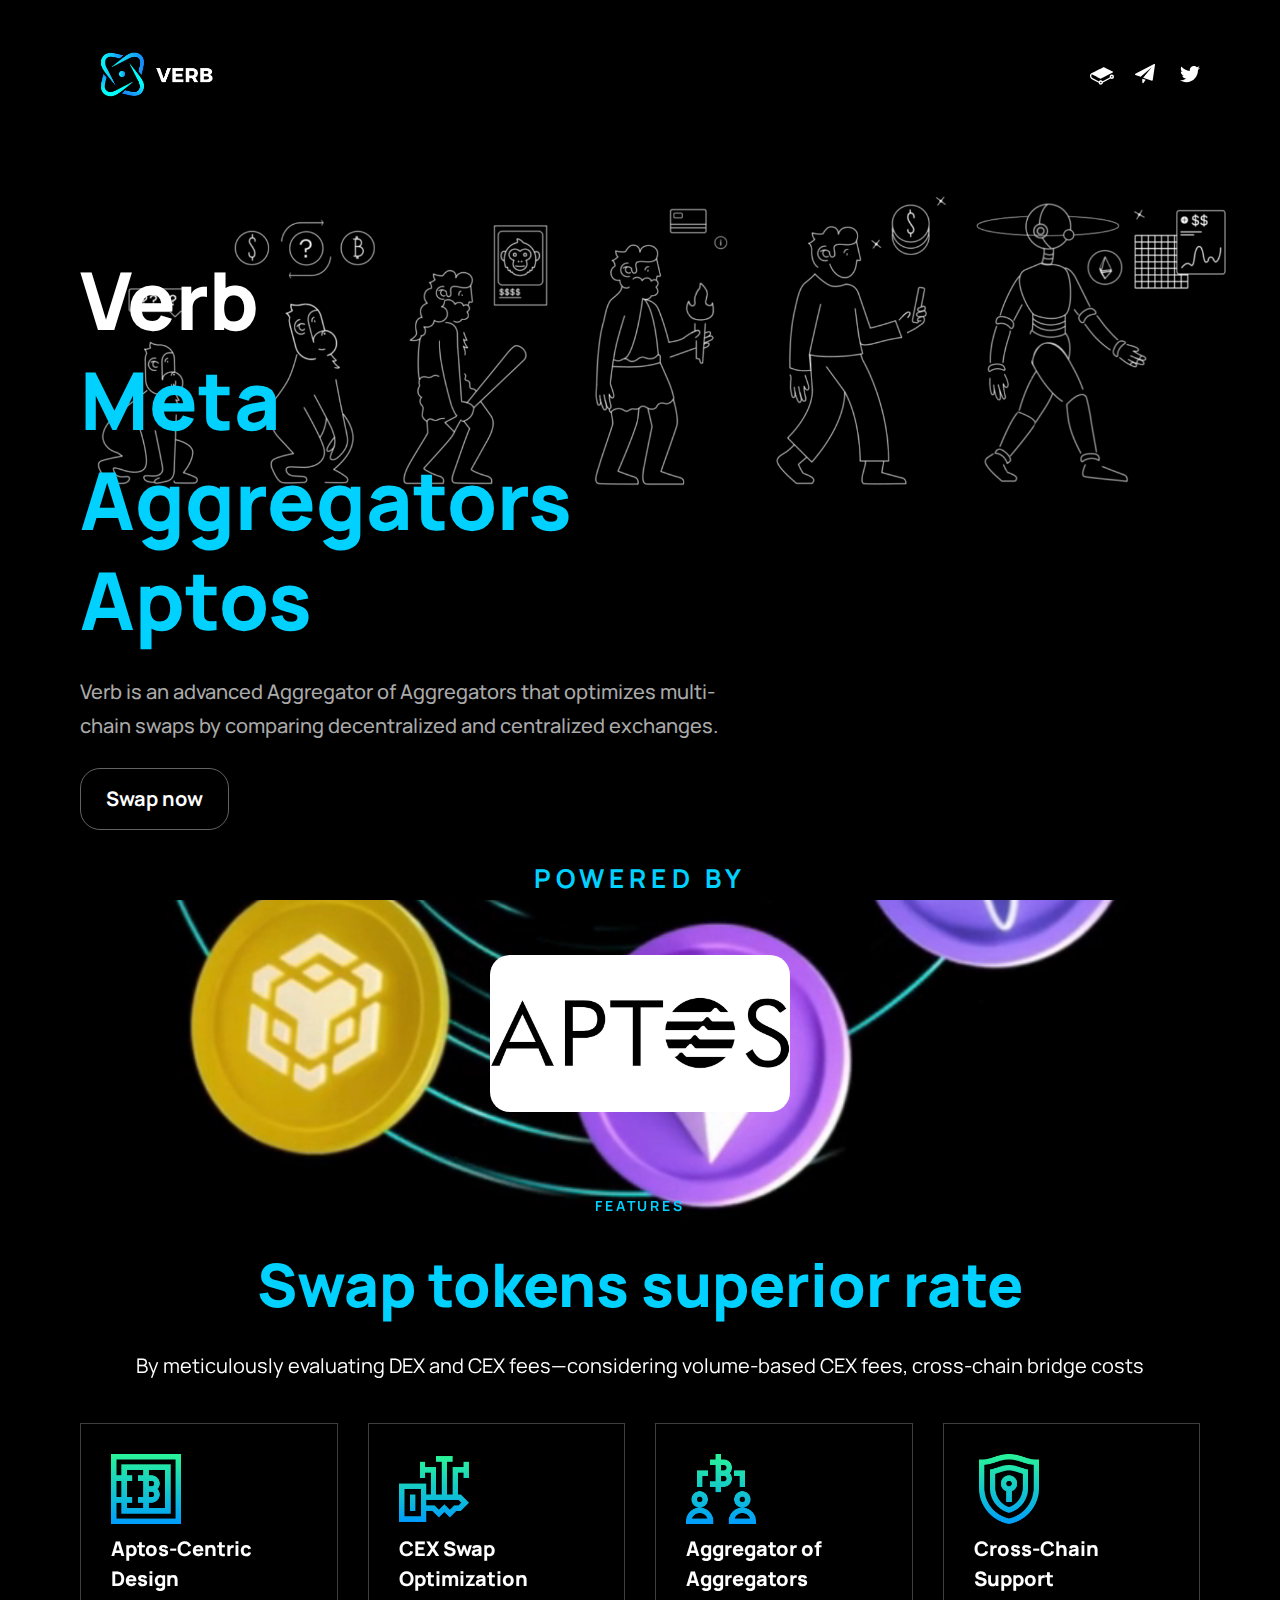
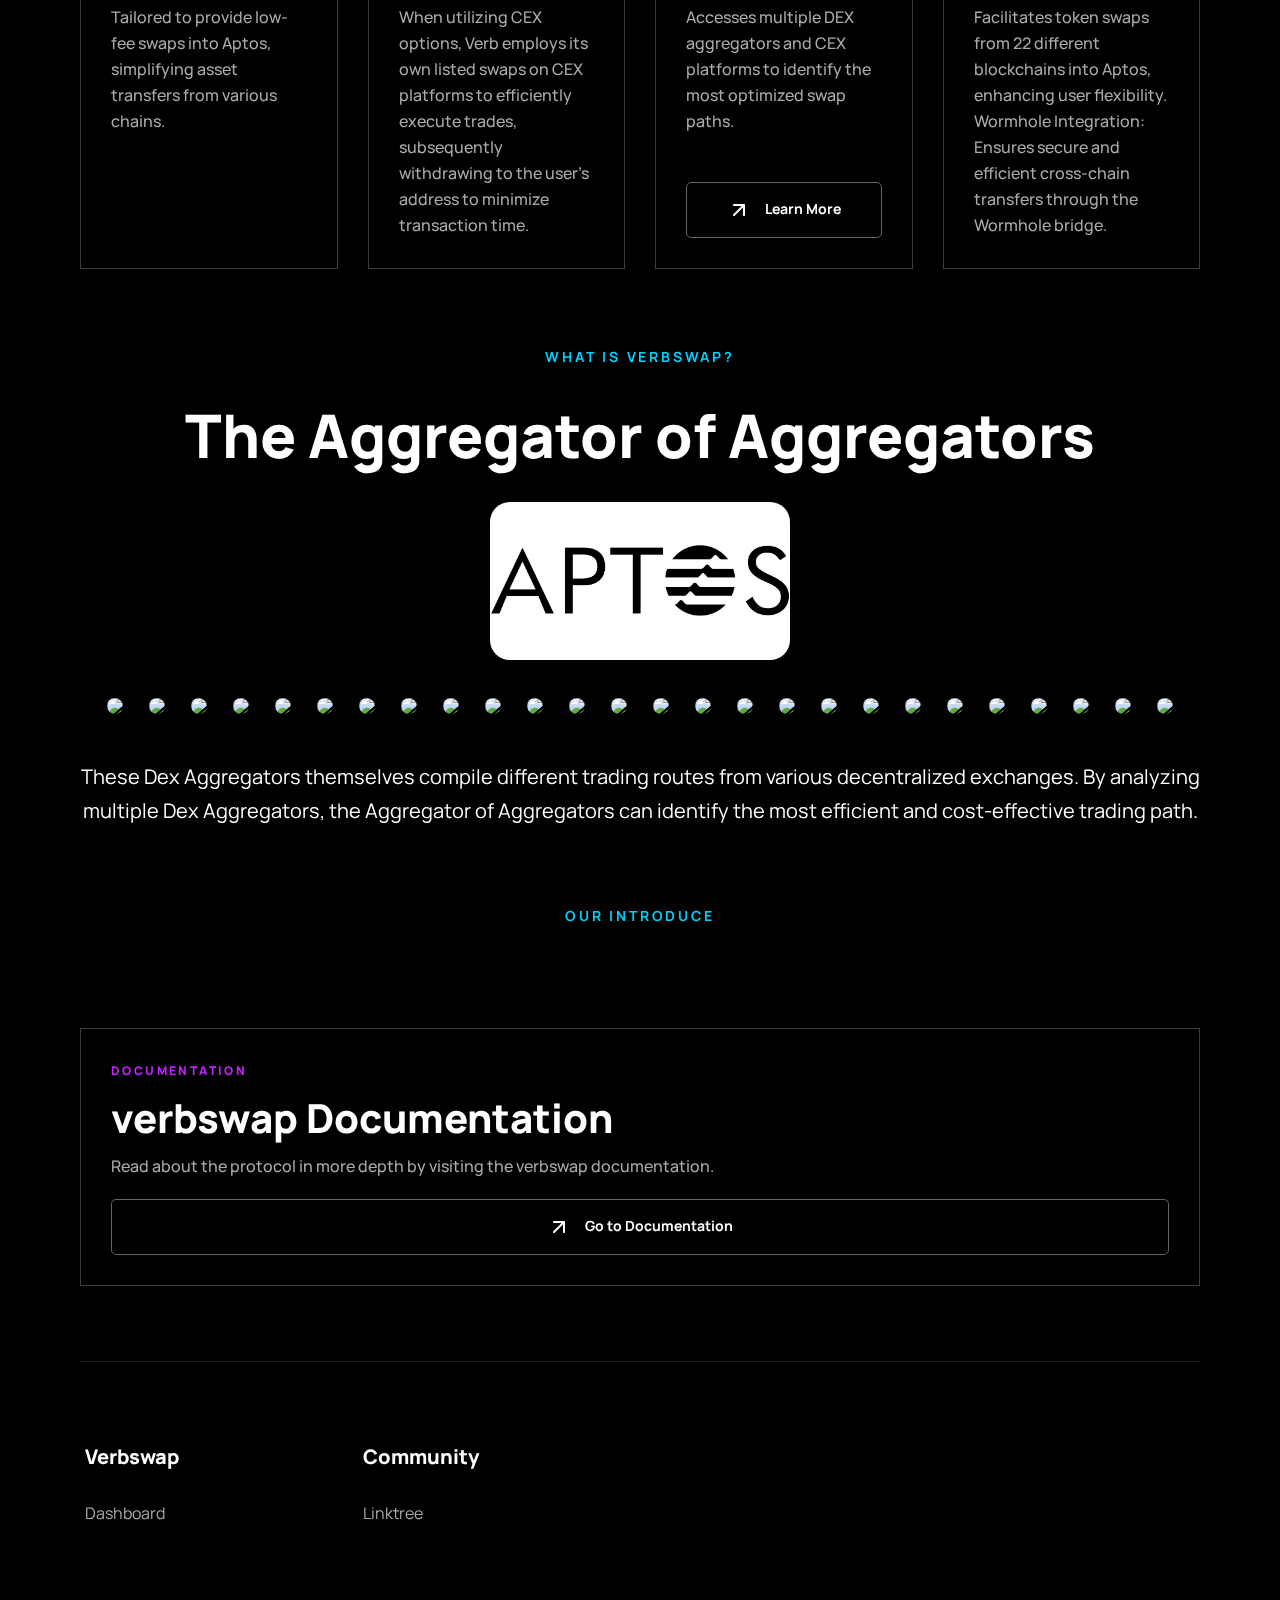
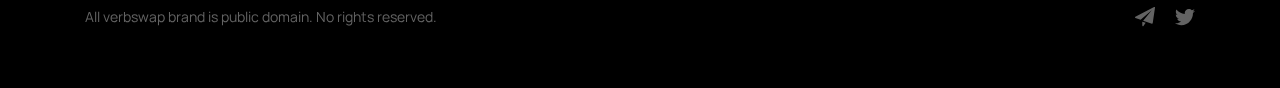
==== commit 77494ee5: "optimise" ====
--- a/landing/index.html
+++ b/landing/index.html
@@ -429,6 +429,9 @@
                       <div class="swiper-wrapper">
                         <div class="swiper-slide text-light-blue pb-2 lg:pb-0">
                           Meta Aggregators 
+                          <div class="swiper-slide text-light-blue pb-2 lg:pb-0">
+                            Aptos
+                          </div>
                         </div>
                       </div>
                     </div>
@@ -437,10 +440,7 @@
                   <p
                     class="text-normal sm:text-d-lead text-text-secondary font-medium"
                   >
-                  The Aggregator of Aggregators, looks for the best route for your trade
-                  among a variety of Dex Aggregators. 
-                  </p>
-
+                  Verb is an advanced Aggregator of Aggregators that optimizes multi-chain swaps by comparing decentralized and centralized exchanges.
                   <div
                     class="flex flex-col sm:flex-row sm:space-x-[20px] space-y-[10px] sm:space-y-0 justify-start sm:justify-center lg:justify-start"
                   >
@@ -480,7 +480,220 @@
                 </div> -->
               </div>
             </section>
-         
+            <section class="pb-[35px] lg:pb-[75px]">
+              <h1
+              style="font-size: 26px;"
+                class="uppercase font-bold text-title-medium lg:text-title-big tracking-[.2em] text-light-blue text-center"
+              >
+              Powered by
+            </h1>
+            <div style=" gap: 16px; width: 100%;  display: inline-flex;
+            flex-direction: row; justify-content:center; margin-top: 2rem;
+            flex-wrap: wrap;">
+            <div style=" gap: 26px; width: 100%;  display: inline-flex;
+            flex-direction: row; justify-content:center; margin-top: 2rem;
+            flex-wrap: wrap;">
+            <img style="width: 300px; border-radius: 20px" src='aptos.png'/>
+          </div>
+              <!-- <img style="width: 200px; border-radius: 10px" src='assets/power/1.png'/>
+              <img style="width: 200px; border-radius: 10px" src='assets/power/2.png'/>
+              <img style="width: 200px; border-radius: 10px" src='assets/power/3.png'/>
+              <img style="width: 200px; border-radius: 10px" src='assets/power/4.png'/>
+              <img style="width: 200px; border-radius: 10px" src='assets/power/5.png'/>
+              <img style="width: 200px; border-radius: 10px" src='assets/power/6.png'/>
+              <img style="width: 200px; border-radius: 10px" src='assets/power/7.png'/>
+              <img style="width: 200px; border-radius: 10px" src='assets/power/8.png'/>
+              <img style="width: 200px; border-radius: 10px" src='assets/power/9.png'/>
+              <img style="width: 200px; border-radius: 10px" src='assets/power/10.png'/>
+              <img style="width: 200px; border-radius: 10px" src='assets/power/11.png'/>
+              <img style="width: 200px; border-radius: 10px" src='assets/power/12.png'/>
+              <img style="width: 200px; border-radius: 10px" src='assets/power/13.png'/>
+              <img style="width: 200px; border-radius: 10px" src='assets/power/14.png'/> -->
+   
+          
+          </div>
+              <!-- <div
+                class="grid grid-cols-2 rgbgrid-cols-3 2xl:grid-cols-6 items-center mt-6 px-6 sm:px-3 py-3 gap-4"
+              >
+                <div
+                  class="flex-1 content-center px-4 md:px-12 xl:px-16 2xl:px-5 py-2 md:py-3 hover:scale-110 transform transition duration-500"
+                >
+                  <a href="https://injective.com/"
+                    ><img src="images/integrated/injective.jpeg"
+                  /></a>
+                </div>
+
+                <div
+                  class="flex-1 content-center px-4 md:px-12 xl:px-16 2xl:px-5 py-2 md:py-3 hover:scale-110 transform transition duration-500"
+                >
+                  <a href="https://trustwallet.com/"
+                    ><img src="images/integrated/trust.png"
+                  /></a>
+                </div>
+                <div
+                  class="flex-1 content-center px-4 md:px-12 xl:px-16 2xl:px-5 py-2 md:py-3 hover:scale-110 transform transition duration-500"
+                >
+                  <a href="https://shapeshift.com/"
+                    ><img
+                      class="object-bottom"
+                      src="images/integrated/shapeshift.png"
+                  /></a>
+                </div>
+
+                <div
+                  class="flex-1 content-center px-4 md:px-12 xl:px-16 2xl:px-5 py-2 md:py-3 hover:scale-110 transform transition duration-500"
+                >
+                  <a href="https://xdefi.io/"
+                    ><img src="images/integrated/xdefi.png"
+                  /></a>
+                </div>
+
+                <div
+                  class="flex-1 content-center px-4 md:px-12 xl:px-16 2xl:px-5 py-2 md:py-3 hover:scale-110 transform transition duration-500"
+                >
+                  <a href="https://www.dexview.com/"
+                    ><img src="images/integrated/dexview.jpeg"
+                  /></a>
+                </div>
+                <div
+                  class="flex-1 content-center px-4 md:px-12 xl:px-16 2xl:px-5 py-2 md:py-3 hover:scale-110 transform transition duration-500"
+                >
+                  <a href="https://www.pinksale.finance"
+                    ><img src="images/integrated/pinksale.webp"
+                  /></a>
+                </div>
+              </div> -->
+            </section>
+            <section class="pb-[35px] lg:pb-[75px]">
+              <h1
+                class="uppercase font-bold text-title-medium lg:text-title-big tracking-[.2em] text-light-blue text-center"
+              >
+                FEATURES
+              </h1>
+              <h1
+                class="font-extrabold text-light-blue text-m-h2 lg:text-d-h2 text-center mt-[10px] md:mt-[30px]"
+              >
+                Swap tokens superior rate
+              </h1>
+              <h3
+                class="font-normal text-small lg:text-d-lead text-text-primary text-center mt-[10px] md:mt-[30px]"
+              >
+              By meticulously evaluating DEX and CEX fees—considering volume-based CEX fees, cross-chain bridge costs
+              </h3>
+
+              <div
+                class="grid grid-cols-1 md:grid-cols-2 lg:grid-cols-2 xl:grid-cols-4 gap-[15px] md:gap-[30px] text-white mt-[30px] md:mt-[40px]"
+              >
+                <div
+                  class="flex flex-col overflow-hidden border-[1px] border-gray p-[25px] lg:p-[30px]"
+                >
+                  <img
+                    width="70px"
+                    height="70px"
+                    src="images/icons/safe-box.png"
+                    alt="connect"
+                  />
+                  <h1
+                    class="font-extrabold mt-1 lg:mt-[10px] text-m-h4 md:text-d-h4"
+                  >
+                  Aptos-Centric Design
+                  </h1>
+                  <div
+                    class="flex-1 font-medium text-small text-text-secondary mt-[10px]"
+                  >
+                  Tailored to provide low-fee swaps into Aptos, simplifying asset transfers from various chains.
+                  </div>
+                </div>
+                <div
+                  class="flex flex-col overflow-hidden border-[1px] border-gray p-[25px] lg:p-[30px]"
+                >
+                  <img
+                    width="70px"
+                    height="70px"
+                    src="images/icons/key.png"
+                    alt="tree"
+                  />
+                  <h1
+                    class="font-extrabold mt-1 lg:mt-[10px] text-m-h4 md:text-d-h4"
+                  >
+                  CEX Swap Optimization
+                  </h1>
+                  <div
+                    class="flex-1 font-medium text-small text-text-secondary mt-[10px]"
+                  >
+                  When utilizing CEX options, Verb employs its own listed swaps on CEX platforms to efficiently execute trades, subsequently withdrawing to the user’s address to minimize transaction time.
+                  </div>
+                </div>
+                <div
+                  class="flex flex-col overflow-hidden border-[1px] border-gray p-[25px] lg:p-[30px]"
+                >
+                  <img
+                    width="70px"
+                    height="70px"
+                    src="images/icons/bitcoin.png"
+                    alt="shield"
+                  />
+                  <h1
+                    class="font-extrabold mt-1 lg:mt-[10px] text-m-h4 md:text-d-h4"
+                  >
+                  Aggregator of Aggregators
+
+                  </h1>
+                  <div
+                    class="flex-1 font-medium text-small text-text-secondary mt-[10px]"
+                  >
+                  Accesses multiple DEX aggregators and CEX platforms to identify the most optimized swap paths.
+                                  </div>
+                  <a
+                    href="https://https://linktr.ee/verbnetworks/"
+                    target="_blank"
+                    rel="noopener noreferrer"
+                    ><button
+                      class="flex py-[15px] px-[25px] font-extrabold border-[1px] border-text-teriary hover:border-text-primary hover:size-110 text-text-primary space-x-[14px] hover:scale-105 transform transition duration-250 text-text-primary w-[100%] mt-5 justify-center svelte-fghqb"
+                    >
+                      <svg
+                        width="24"
+                        height="24"
+                        viewBox="0 0 24 24"
+                        fill="none"
+                        xmlns="http://www.w3.org/2000/svg"
+                      >
+                        <path
+                          d="M17.92 6.62C17.8185 6.37565 17.6243 6.18147 17.38 6.08C17.2598 6.02876 17.1307 6.00158 17 6H7C6.73478 6 6.48043 6.10536 6.29289 6.29289C6.10536 6.48043 6 6.73478 6 7C6 7.26522 6.10536 7.51957 6.29289 7.70711C6.48043 7.89464 6.73478 8 7 8H14.59L6.29 16.29C6.19627 16.383 6.12188 16.4936 6.07111 16.6154C6.02034 16.7373 5.9942 16.868 5.9942 17C5.9942 17.132 6.02034 17.2627 6.07111 17.3846C6.12188 17.5064 6.19627 17.617 6.29 17.71C6.38296 17.8037 6.49356 17.8781 6.61542 17.9289C6.73728 17.9797 6.86799 18.0058 7 18.0058C7.13201 18.0058 7.26272 17.9797 7.38458 17.9289C7.50644 17.8781 7.61704 17.8037 7.71 17.71L16 9.41V17C16 17.2652 16.1054 17.5196 16.2929 17.7071C16.4804 17.8946 16.7348 18 17 18C17.2652 18 17.5196 17.8946 17.7071 17.7071C17.8946 17.5196 18 17.2652 18 17V7C17.9984 6.86932 17.9712 6.74022 17.92 6.62Z"
+                          fill="currentColor"
+                        ></path>
+                      </svg>
+
+                      <div><p class="font-bold text-xsmall">Learn More</p></div>
+                    </button></a
+                  >
+                </div>
+                <div
+                  class="flex flex-col overflow-hidden border-[1px] border-gray p-[25px] lg:p-[30px]"
+                >
+                  <img
+                    width="70px"
+                    height="70px"
+                    src="images/icons/shield.png"
+                    alt="coin"
+                  />
+                  <h1
+                  class="font-extrabold mt-1 lg:mt-[10px] text-m-h4 md:text-d-h4"
+                >
+                Cross-Chain Support
+
+                </h1>
+                <div
+                  class="flex-1 font-medium text-small text-text-secondary mt-[10px]"
+                >
+
+                Facilitates token swaps from 22 different blockchains into Aptos, enhancing user flexibility.
+                Wormhole Integration: Ensures secure and efficient cross-chain transfers through the Wormhole bridge.                </div>
+                </div>
+              </div>
+            </section>
+       
+            
             <section class="pb-[35px] lg:pb-[75px]">
               <h1
                 class="uppercase font-bold text-title-medium lg:text-title-big tracking-[.2em] text text-center text-light-blue"
@@ -495,7 +708,14 @@
               <div style=" gap: 26px; width: 100%;  display: inline-flex;
               flex-direction: row; justify-content:center; margin-top: 2rem;
               flex-wrap: wrap;">
+              <img style="width: 300px; border-radius: 20px" src='aptos.png'/>
+            </div>
+              <div style=" gap: 26px; width: 100%;  display: inline-flex;
+              flex-direction: row; justify-content:center; margin-top: 2rem;
+              flex-wrap: wrap;">
                 <img style="border-radius: 50%" src='https://icons.llamao.fi/icons/chains/rsz_ethereum?w=48&h=48'/>
+                                <img style="border-radius: 50%" src='https://icons.llamao.fi/icons/chains/rsz_ethereum?w=48&h=48'/>
+
                 <img style="border-radius: 50%" src='https://icons.llamao.fi/icons/chains/rsz_arbitrum?w=48&h=48'/>
                 <img style="border-radius: 50%" src='https://icons.llamao.fi/icons/chains/rsz_polygon?w=48&h=48'/>
                 <img style="border-radius: 50%" src='https://icons.llamao.fi/icons/chains/rsz_binance?w=48&h=48'/>
@@ -543,215 +763,8 @@
               </div>
             </section>
       
-            <section class="pb-[35px] lg:pb-[75px]">
-              <h1
-                class="uppercase font-bold text-title-medium lg:text-title-big tracking-[.2em] text-light-blue text-center"
-              >
-                FEATURES
-              </h1>
-              <h1
-                class="font-extrabold text-light-blue text-m-h2 lg:text-d-h2 text-center mt-[10px] md:mt-[30px]"
-              >
-                Swap tokens superior rate
-              </h1>
-              <h3
-                class="font-normal text-small lg:text-d-lead text-text-primary text-center mt-[10px] md:mt-[30px]"
-              >
-              VerbSwap looks for the best route for your trade
-                  among a variety of Dex Aggregators, guaranteeing you
-                  the best execution prices in DeFi.
-              </h3>
-
-              <div
-                class="grid grid-cols-1 md:grid-cols-2 lg:grid-cols-2 xl:grid-cols-4 gap-[15px] md:gap-[30px] text-white mt-[30px] md:mt-[40px]"
-              >
-                <div
-                  class="flex flex-col overflow-hidden border-[1px] border-gray p-[25px] lg:p-[30px]"
-                >
-                  <img
-                    width="70px"
-                    height="70px"
-                    src="images/icons/safe-box.png"
-                    alt="connect"
-                  />
-                  <h1
-                    class="font-extrabold mt-1 lg:mt-[10px] text-m-h4 md:text-d-h4"
-                  >
-                    Zero fee
-                  </h1>
-                  <div
-                    class="flex-1 font-medium text-small text-text-secondary mt-[10px]"
-                  >
-                    You'll get the exact same price swapping through DefiLlama as what you'd get swapping through the chosen aggregator directly.
-                  </div>
-                </div>
-                <div
-                  class="flex flex-col overflow-hidden border-[1px] border-gray p-[25px] lg:p-[30px]"
-                >
-                  <img
-                    width="70px"
-                    height="70px"
-                    src="images/icons/key.png"
-                    alt="tree"
-                  />
-                  <h1
-                    class="font-extrabold mt-1 lg:mt-[10px] text-m-h4 md:text-d-h4"
-                  >
-                  Preserves Privacy
-                  </h1>
-                  <div
-                    class="flex-1 font-medium text-small text-text-secondary mt-[10px]"
-                  >
-                  Our aggregator have private mode to avoid leaking your IP
-                  </div>
-                </div>
-                <div
-                  class="flex flex-col overflow-hidden border-[1px] border-gray p-[25px] lg:p-[30px]"
-                >
-                  <img
-                    width="70px"
-                    height="70px"
-                    src="images/icons/bitcoin.png"
-                    alt="shield"
-                  />
-                  <h1
-                    class="font-extrabold mt-1 lg:mt-[10px] text-m-h4 md:text-d-h4"
-                  >
-                    Gas estimation
-                  </h1>
-                  <div
-                    class="flex-1 font-medium text-small text-text-secondary mt-[10px]"
-                  >
-                  We inflate gas limit of txs on MetaMask by +40% to ensure that there's nothing unexpected that could trigger out-of-gas reverts.
-                  </div>
-                  <a
-                    href="https://https://linktr.ee/verbnetworks/"
-                    target="_blank"
-                    rel="noopener noreferrer"
-                    ><button
-                      class="flex py-[15px] px-[25px] font-extrabold border-[1px] border-text-teriary hover:border-text-primary hover:size-110 text-text-primary space-x-[14px] hover:scale-105 transform transition duration-250 text-text-primary w-[100%] mt-5 justify-center svelte-fghqb"
-                    >
-                      <svg
-                        width="24"
-                        height="24"
-                        viewBox="0 0 24 24"
-                        fill="none"
-                        xmlns="http://www.w3.org/2000/svg"
-                      >
-                        <path
-                          d="M17.92 6.62C17.8185 6.37565 17.6243 6.18147 17.38 6.08C17.2598 6.02876 17.1307 6.00158 17 6H7C6.73478 6 6.48043 6.10536 6.29289 6.29289C6.10536 6.48043 6 6.73478 6 7C6 7.26522 6.10536 7.51957 6.29289 7.70711C6.48043 7.89464 6.73478 8 7 8H14.59L6.29 16.29C6.19627 16.383 6.12188 16.4936 6.07111 16.6154C6.02034 16.7373 5.9942 16.868 5.9942 17C5.9942 17.132 6.02034 17.2627 6.07111 17.3846C6.12188 17.5064 6.19627 17.617 6.29 17.71C6.38296 17.8037 6.49356 17.8781 6.61542 17.9289C6.73728 17.9797 6.86799 18.0058 7 18.0058C7.13201 18.0058 7.26272 17.9797 7.38458 17.9289C7.50644 17.8781 7.61704 17.8037 7.71 17.71L16 9.41V17C16 17.2652 16.1054 17.5196 16.2929 17.7071C16.4804 17.8946 16.7348 18 17 18C17.2652 18 17.5196 17.8946 17.7071 17.7071C17.8946 17.5196 18 17.2652 18 17V7C17.9984 6.86932 17.9712 6.74022 17.92 6.62Z"
-                          fill="currentColor"
-                        ></path>
-                      </svg>
-
-                      <div><p class="font-bold text-xsmall">Learn More</p></div>
-                    </button></a
-                  >
-                </div>
-                <div
-                  class="flex flex-col overflow-hidden border-[1px] border-gray p-[25px] lg:p-[30px]"
-                >
-                  <img
-                    width="70px"
-                    height="70px"
-                    src="images/icons/shield.png"
-                    alt="coin"
-                  />
-                  <h1
-                  class="font-extrabold mt-1 lg:mt-[10px] text-m-h4 md:text-d-h4"
-                >
-                  Security
-                </h1>
-                <div
-                  class="flex-1 font-medium text-small text-text-secondary mt-[10px]"
-                >
-                Our aggregator uses the router contract of each aggregator, we don't use any contracts developed by us. Thus you inherit the same security you'd get by swapping directly from their UI instead of ours.
-                </div>
-                </div>
-              </div>
-            </section>
-
-            <section class="pb-[35px] lg:pb-[75px]">
-              <h1
-              style="font-size: 26px;"
-                class="uppercase font-bold text-title-medium lg:text-title-big tracking-[.2em] text-light-blue text-center"
-              >
-              Powered by
-            </h1>
-            <div style=" gap: 16px; width: 100%;  display: inline-flex;
-            flex-direction: row; justify-content:center; margin-top: 2rem;
-            flex-wrap: wrap;">
-              <img style="width: 200px; border-radius: 10px" src='assets/power/1.png'/>
-              <img style="width: 200px; border-radius: 10px" src='assets/power/2.png'/>
-              <img style="width: 200px; border-radius: 10px" src='assets/power/3.png'/>
-              <img style="width: 200px; border-radius: 10px" src='assets/power/4.png'/>
-              <img style="width: 200px; border-radius: 10px" src='assets/power/5.png'/>
-              <img style="width: 200px; border-radius: 10px" src='assets/power/6.png'/>
-              <img style="width: 200px; border-radius: 10px" src='assets/power/7.png'/>
-              <img style="width: 200px; border-radius: 10px" src='assets/power/8.png'/>
-              <img style="width: 200px; border-radius: 10px" src='assets/power/9.png'/>
-              <img style="width: 200px; border-radius: 10px" src='assets/power/10.png'/>
-              <img style="width: 200px; border-radius: 10px" src='assets/power/11.png'/>
-              <img style="width: 200px; border-radius: 10px" src='assets/power/12.png'/>
-              <img style="width: 200px; border-radius: 10px" src='assets/power/13.png'/>
-              <img style="width: 200px; border-radius: 10px" src='assets/power/14.png'/>
-   
-          
-          </div>
-              <!-- <div
-                class="grid grid-cols-2 rgbgrid-cols-3 2xl:grid-cols-6 items-center mt-6 px-6 sm:px-3 py-3 gap-4"
-              >
-                <div
-                  class="flex-1 content-center px-4 md:px-12 xl:px-16 2xl:px-5 py-2 md:py-3 hover:scale-110 transform transition duration-500"
-                >
-                  <a href="https://injective.com/"
-                    ><img src="images/integrated/injective.jpeg"
-                  /></a>
-                </div>
-
-                <div
-                  class="flex-1 content-center px-4 md:px-12 xl:px-16 2xl:px-5 py-2 md:py-3 hover:scale-110 transform transition duration-500"
-                >
-                  <a href="https://trustwallet.com/"
-                    ><img src="images/integrated/trust.png"
-                  /></a>
-                </div>
-                <div
-                  class="flex-1 content-center px-4 md:px-12 xl:px-16 2xl:px-5 py-2 md:py-3 hover:scale-110 transform transition duration-500"
-                >
-                  <a href="https://shapeshift.com/"
-                    ><img
-                      class="object-bottom"
-                      src="images/integrated/shapeshift.png"
-                  /></a>
-                </div>
-
-                <div
-                  class="flex-1 content-center px-4 md:px-12 xl:px-16 2xl:px-5 py-2 md:py-3 hover:scale-110 transform transition duration-500"
-                >
-                  <a href="https://xdefi.io/"
-                    ><img src="images/integrated/xdefi.png"
-                  /></a>
-                </div>
-
-                <div
-                  class="flex-1 content-center px-4 md:px-12 xl:px-16 2xl:px-5 py-2 md:py-3 hover:scale-110 transform transition duration-500"
-                >
-                  <a href="https://www.dexview.com/"
-                    ><img src="images/integrated/dexview.jpeg"
-                  /></a>
-                </div>
-                <div
-                  class="flex-1 content-center px-4 md:px-12 xl:px-16 2xl:px-5 py-2 md:py-3 hover:scale-110 transform transition duration-500"
-                >
-                  <a href="https://www.pinksale.finance"
-                    ><img src="images/integrated/pinksale.webp"
-                  /></a>
-                </div>
-              </div> -->
-            </section>
-            
-            <section class="pb-[35px] lg:pb-[75px]">
+
+            <!-- <section class="pb-[35px] lg:pb-[75px]">
               <h1
                 class="uppercase font-bold text-title-medium lg:text-title-big tracking-[.2em] text-light-blue text-center"
               >
@@ -760,7 +773,7 @@
               <h1
                 class="font-extrabold text-m-h2 lg:text-d-h2 text-text-primary text-center mt-[10px] md:mt-[30px]"
               >
-                Seamless liquidity provider
+                Seamless liquidity provider for Aptos
               </h1>
               <h3
                 class="font-normal text-small lg:text-d-lead text-text-primary text-center mt-[10px] md:mt-[30px]"
@@ -1001,7 +1014,7 @@
                   >
                 </div>
               </div>
-            </section>
+            </section> -->
             <section class="pb-[35px] lg:pb-[75px]">
               <h1
               class="uppercase font-bold text-title-medium lg:text-title-big tracking-[.2em] text-light-blue text-center"
@@ -1009,8 +1022,8 @@
               OUR INTRODUCE
             </h1>
             <br/>
-              <iframe width="100%" class="youtube" src="https://www.youtube.com/embed/gN-c8_1UXTg">
-              </iframe>
+              <!-- <iframe width="100%" class="youtube" src="https://www.youtube.com/embed/gN-c8_1UXTg">
+              </iframe> -->
             </section>
             <section class="pb-[35px] lg:pb-[75px]">
               <div class="grid grid-cols-1 gap-[15px] md:gap-[30px] text-white">
@@ -1162,7 +1175,7 @@
                   class="hover:text-white hover:scale-105 transform transition duration-250"
                   >Linktree</a
                 >
-                <a
+                <!-- <a
                   href="https://twitter.com/verb_network"
                   target="_blank"
                   rel="noopener noreferrer"
@@ -1182,7 +1195,7 @@
               rel="noopener noreferrer"
               class="hover:text-white hover:scale-105 transform transition duration-250"
               >Telegram Channel</a
-            >
+            > -->
               </div>
             </div>
           </div>
